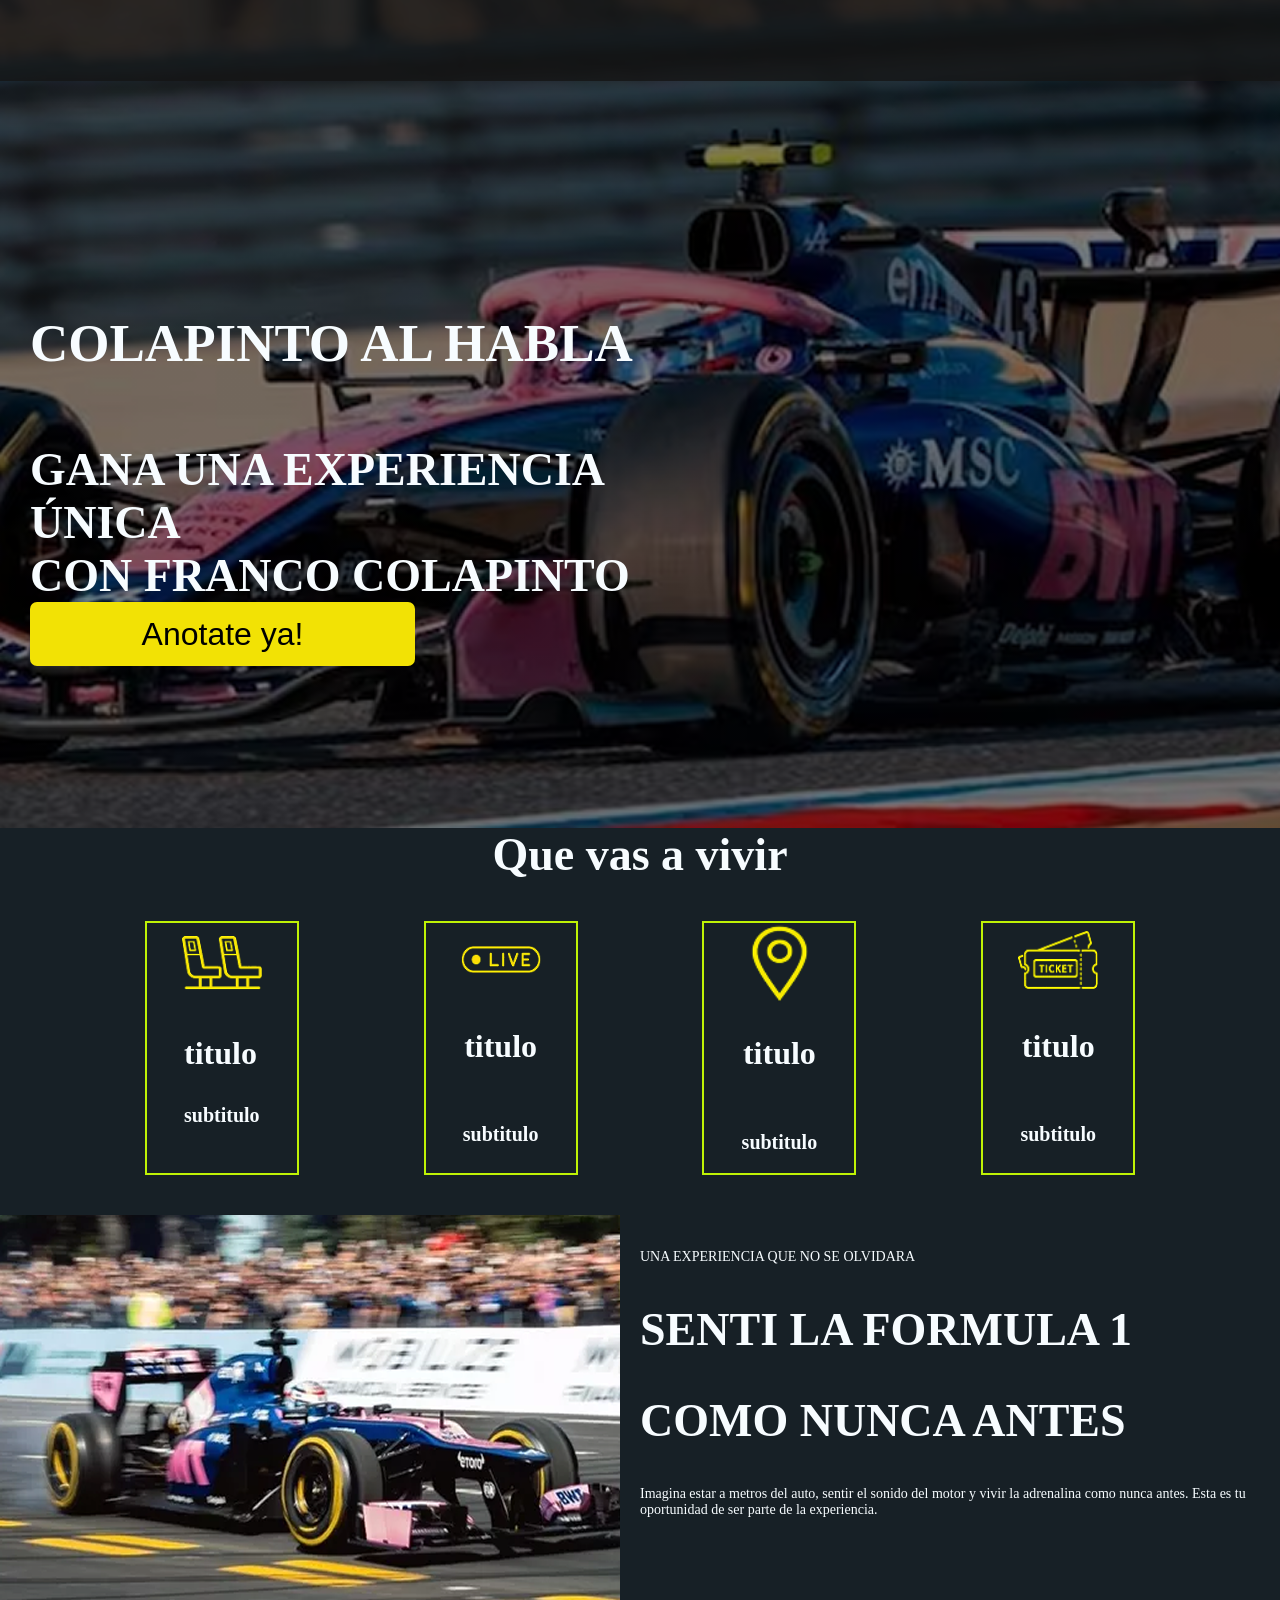
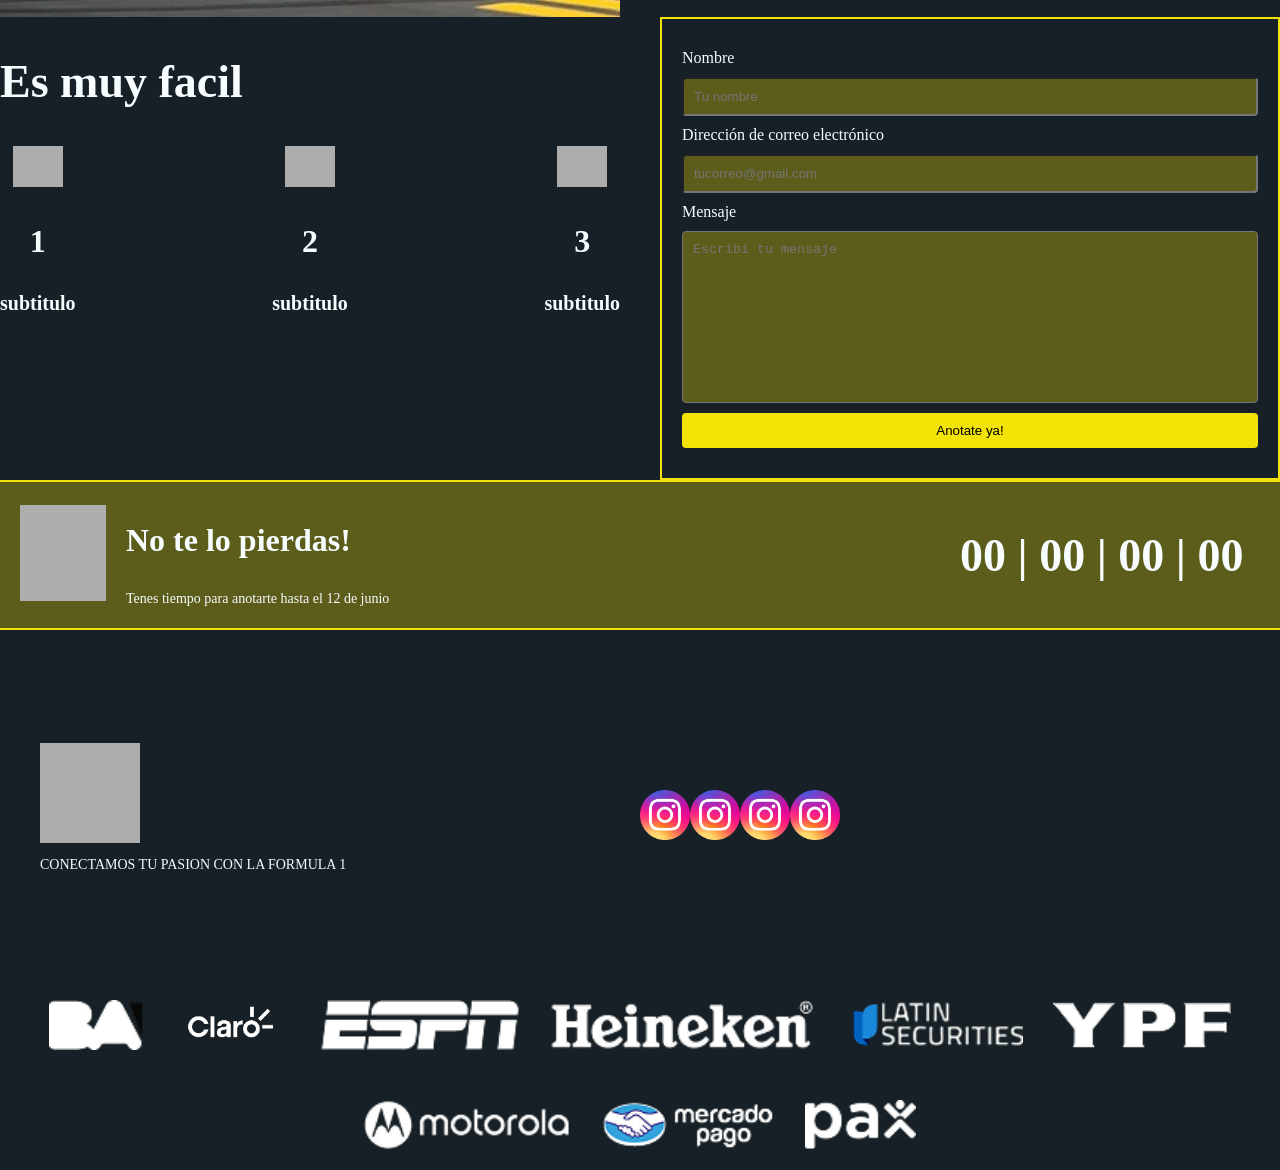
==== index.html @ f94d23d2 "Mejore estilos y acomedé en base a corrercciones" ====
<!DOCTYPE html>
<html lang="en">

<head>
    <meta charset="UTF-8">
    <meta name="viewport" content="width=device-width, initial-scale=1.0">
    <title>Document</title>
    <link rel="stylesheet" href="estilos.css">
</head>

<body>
    <div class="todo">
        <section id="fondo-nav-head">
            <section class="barra-nav">
                <img src="img/" alt="">
            </section>
            <section class="header">
                <img src="" alt="">
                <section class="titulo-subtitulo">
                    <div>
                        <h1>COLAPINTO AL HABLA</h1>
                    </div>
                    <div id="subtitulo">
                        <h2> <b>GANA UNA EXPERIENCIA ÚNICA</b></h2>
                        <h2> <b>CON FRANCO COLAPINTO</b></h2>
                    </div>
                    <div><button>Anotate ya!</button></div>
                </section>
            </section>
        </section>
        <section class="seccion-1">
            <h2 class="titulo-bullets-1">Que vas a vivir</h2>
            <section class="bullets-1">
                <div class="bullet-hijo">
                    <img src="img/bullet-1-1.png" alt="">
                    <div class="texto-bullet-1">
                        <h3>titulo</h3>
                        <h4>subtitulo</h4>
                    </div>
                </div>
                <div class="bullet-hijo">
                    <img src="img/bullet-1-2.png" alt="">
                    <h3>titulo</h3>
                    <h4>subtitulo</h4>
                </div>
                <div class="bullet-hijo">
                    <img src="img/bullet1-3.png" alt="">
                    <h3>titulo</h3>
                    <h4>subtitulo</h4>
                </div>
                <div class="bullet-hijo">
                    <img src="img/bullet 1-4.png" alt="">
                    <h3>titulo</h3>
                    <h4>subtitulo</h4>
                </div>
            </section>
        </section>
        <section class="img-contenido">
            <div class="imagen">
            </div>
            <div class="contenido">
                <p>UNA EXPERIENCIA QUE NO SE OLVIDARA</p>
                <h2>SENTI LA FORMULA 1</h2>
                <h2>COMO NUNCA ANTES</h2>
                <p>Imagina estar a metros del auto, sentir el sonido del motor y vivir la adrenalina como nunca antes.
                    Esta es tu oportunidad de ser parte de la experiencia.</p>
            </div>
        </section>
        <section class="bullets-2-form">
            <section class="cont">
                <h2>Es muy facil</h2>
                <div class="bullets-form">
                    <div class="bullets-pasos">
                        <div class=bul2-1>
                            <img src="img/placeholder.png" alt="">
                            <h3>1</h3>
                            <h4>subtitulo</h4>
                        </div>
                        <div class=bul2-2>
                            <img src="img/placeholder.png" alt="">
                            <h3>2</h3>
                            <h4>subtitulo</h4>
                        </div>
                        <div class=bul2-3>
                            <img src="img/placeholder.png" alt="">
                            <h3>3</h3>
                            <h4>subtitulo</h4>
                        </div>
                    </div>
                </div>

            </section>
            <section class="form-contenedor">
                <form action="">
                    <label for="nombre">Nombre</label>
                    <input type="text" name="nombre" id="nombre" placeholder="Tu nombre" required>
                    <label for="email">Dirección de correo electrónico</label>
                    <input type="email" name="email" id="email" placeholder="tucorreo@gmail.com" required>
                    <label for="mensaje">Mensaje</label>
                    <textarea name="mensaje" id="mensaje" cols="60" rows="10"
                        placeholder="Escribí tu mensaje"></textarea>
                    <input type="submit" value="Anotate ya!">
                </form>
            </section>

        </section>
        <section class="cont-contador-padre">
            <section class="cont-contador">
                <div class="img-contador">
                    <img src="img/placeholder.png" alt="">
                </div>
                <div class="txt-contador">
                    <h3>No te lo pierdas!</h3>
                    <p>Tenes tiempo para anotarte hasta el 12 de junio</p>
                </div>
            </section>
            <section class="contador">
                <h2>00 | 00 | 00 | 00 </h2>
            </section>
        </section>

        <footer>
            <section class="footer-grilla">
                <div class="cont-footer">
                    <img src="img/placeholder.png" alt="" width="100" height="100">
                    <p>CONECTAMOS TU PASION CON LA FORMULA 1</p>
                </div>
                <div class="redes">
                    <img src="img/instagram-logo.png" width="50" height="50" alt="Instagram">
                    <img src="img/instagram-logo.png" width="50" height="50" alt="">
                    <img src="img/instagram-logo.png" width="50" height="50" alt="">
                    <img src="img/instagram-logo.png" width="50" height="50" alt="">
                </div>
            </section>
                <div class="patrocinadores">
                    <img src="img/BA.png" alt="BA">
                    <img src="img/Claro.png" alt="Claro">
                    <img src="img/ESPN.png" alt="ESPN">
                    <img src="img/Heineken.png" alt="Heineken">
                    <img src="img/Latin.png" alt="Latin">
                    <img src="img/YPF.png" alt="YPF">
                    <img src="img/Motorola.png" alt="Motorola">
                    <img src="img/MP.png" alt="Mercado pago">
                    <img src="img/PAX.png" alt="PAX">
                </div>
        </footer>
    </div>
</body>

</html>
---- estilos.css ----
body {
    margin: 0;
}



h1 {
    font-size: 53px;
}

h2 {
    font-size: 46px;
}

h3 {
    font-size: 32px;
}

h4 {
    font-size: 20px;
}

p {
    font-size: 14px;
}

.todo {
  
}

#fondo-nav-head {
    background:
    linear-gradient(rgba(0,0,0,0.5), rgba(0,0,0,0.5)),
     url(img/img-ban.png);
    background-size: cover;
    background-repeat: no-repeat;
    background-position: center;

}


.barra-nav {
    height: 9vh;
    background-color: rgb(21, 21, 21);
    opacity: 0.8;
    display: flex;
    padding: 0;
    margin: 0;
}

.header {
    height: 83vh;
    padding-left: 30px;
    display: grid;
    grid-template-columns: 1fr 1fr;
    justify-content: left;
}
#subtitulo h2{
    padding: 0px;
    margin: 0px;
}
.header button {
    font-size: 32px;
    width: 385px;
    height: 64px;
    background-color: #F2E205;
    padding: 5px 10px 5px 10px;
    border-radius: 7px;
    border: none;
}


.titulo-subtitulo {
    color: #f7fcff;
    width: 100%;
    height: 100%;
    grid-column: 1/2;
}


.seccion-1 {
    color: #f7fcff;
    background-color: #172026;
}

.bullets-1 {
    color: #f7fcff;
    display: flex;
    flex-direction: row;
    align-items: center;
    justify-content: space-evenly;
    gap: 20px;
    padding: 40px;
}



.titulo-bullets-1 {
    margin: 0;
    display: flex;
    justify-content: center;
}

.bullet-hijo {
   color: #f7fcff;
   display: flex;
   flex-direction: column;
   align-items: center;
   border: #bff205 2px solid;
   width: 150px;
   height: 250px;
}

.bullet-hijo img {
    width: 80px;
    height: 80px;
    object-fit: contain;
}


.img-contenido {
    color: #f7fcff;
    background-color: #172026;
    display: flex;
    flex-direction: row;
}

.imagen {
    width: 50%;
    height: 402px;
    background-image: url(img/img-1.png);   
    background-size: 785px 402px; 
    background-repeat: no-repeat;
    background-position: left;
}
.contenido {
    background-color: #172026;
    width: 50%;
    padding: 20px;
}


.bullets-2-form {
    color: #f7fcff;
    background-color: #172026;
    display: grid;
    grid-template-columns: 1fr 1fr;
    gap: 40px;
}

.bullets-pasos {
    display: flex;
    text-align: center;
    justify-content: space-between;
}
.bullets-pasos img{
    width: 50px;
    height: auto;
}
.form-contenedor {
    box-sizing: border-box;
    border: #F2E205 2px solid;
    width: 100%;
    display: flex;
    flex-direction: column;
    justify-content: center;
    padding: 20px;
}
textarea {
    background-color: #F2E20550;
    color: #f7fcff;
    padding: 10px;
    outline: none;
    border-radius: 4px;
    resize: none;
}

form {
    margin: 10px 0;
    display: flex;
    flex-direction: column;
    gap: 10px;
}
input {
    background-color: #F2E20550;
    color: #f7fcff;
    padding: 10px;
    outline: none;
    border-radius: 4px;
}
input[type="submit"] {
    background-color: #F2E205;
    color: black;
    padding: 10px 20px;
    border: none;
    border-radius: 4px;
    cursor: pointer;
}



.cont-contador-padre{
    color: #f7fcff;
    background-color: #172026;
    height: 150px;
    width: 100%;
    display: grid;
    grid-template-columns: 3fr 1fr;
    justify-content: center;
   
}
.cont-contador {
    border-top: #F2E205 2px solid;
    border-bottom: #F2E205 2px solid;
    background-color: #F2E20550;
    display: flex;
    align-items: center;
}
.cont-contador img{
    padding: 20px;
    width: 86px;
    height: 96px;
}
.contador {
    border-top: #F2E205 2px solid;
    border-bottom: #F2E205 2px solid;
    background-color: #F2E20550;
    display: flex;
    align-items: center;
}

.footer-grilla {
    color: #f7fcff;
    background-color: #172026;
    padding: 10px 40px 10px 40px;
    height: 350px;
   
    display: grid;
    grid-template-columns: 1fr 1fr;

    align-items: center;
    
}
.cont-footer {
    display: flex;
    flex-direction: column;
}
.redes {
    display: flex;
    
}
.patrocinadores {
    
    background-color: #172026;
    display: flex;
    flex-wrap: wrap;
    gap: 30px;
    align-items: center;
    justify-content: center;
}
.patrocinadores img{
    margin-bottom: 20px;
    box-sizing: border-box;
    height: 50px;
    width: auto;
}
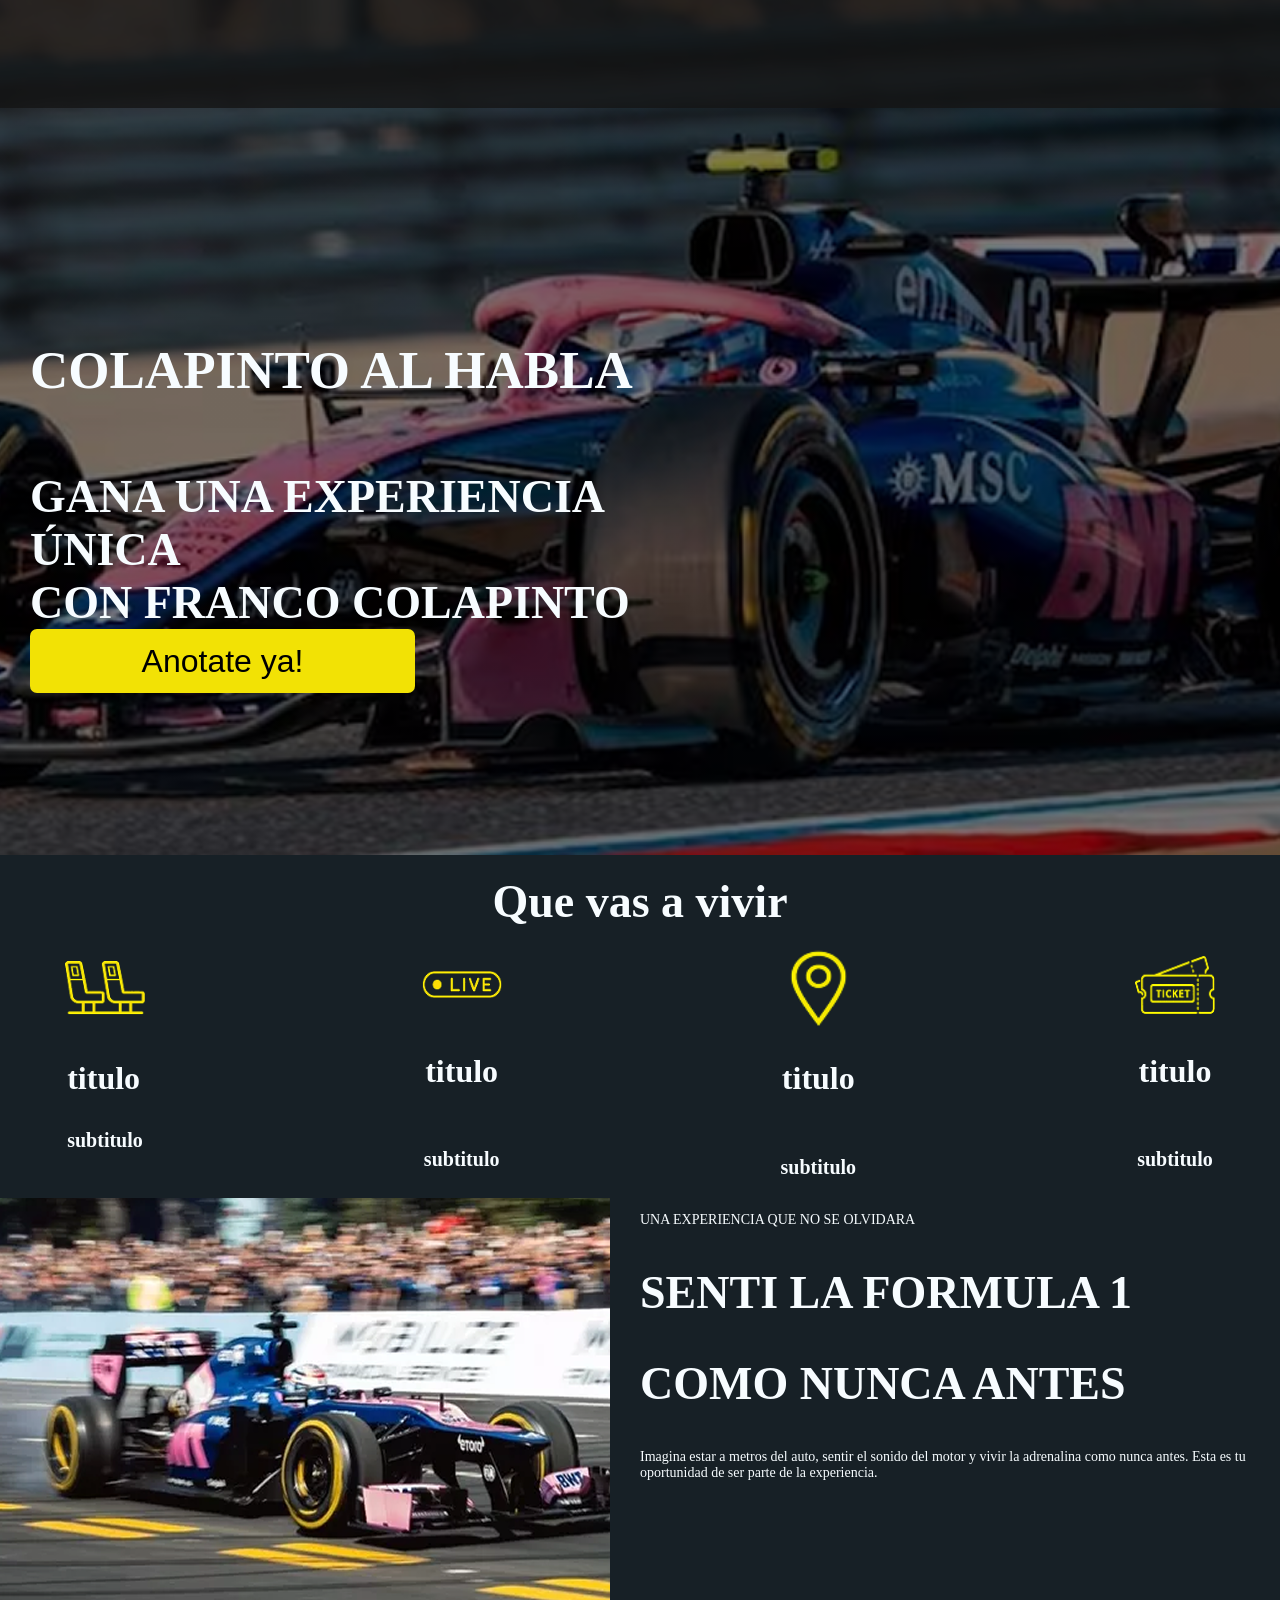
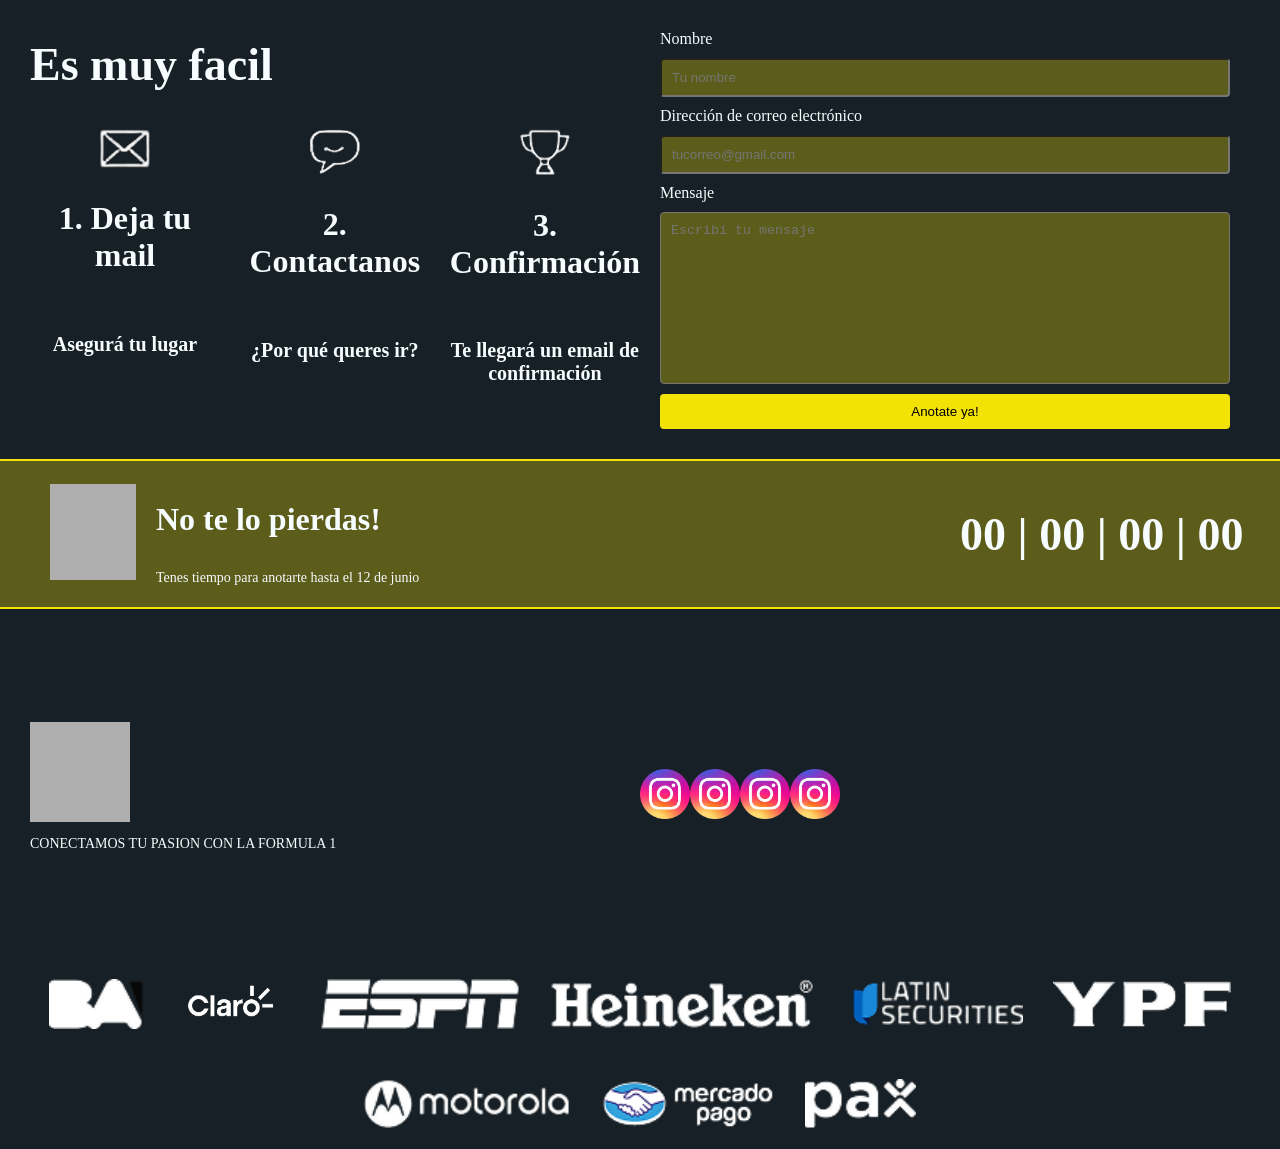
==== commit ff3b42a8: "Js agregado" ====
--- a/index.html
+++ b/index.html
@@ -71,27 +71,27 @@
                 <h2>Es muy facil</h2>
                 <div class="bullets-form">
                     <div class="bullets-pasos">
-                        <div class=bul2-1>
-                            <img src="img/placeholder.png" alt="">
-                            <h3>1</h3>
-                            <h4>subtitulo</h4>
+                        <div class=bul2>
+                            <img src="img/bullet2-1.png" alt="">
+                            <h3>1. Deja tu mail</h3>
+                            <h4>Asegurá tu lugar </h4>
                         </div>
-                        <div class=bul2-2>
-                            <img src="img/placeholder.png" alt="">
-                            <h3>2</h3>
-                            <h4>subtitulo</h4>
+                        <div class=bul2>
+                            <img src="img/bullet2-2.png" alt="">
+                            <h3>2. Contactanos</h3>
+                            <h4>¿Por qué queres ir?</h4>
                         </div>
-                        <div class=bul2-3>
-                            <img src="img/placeholder.png" alt="">
-                            <h3>3</h3>
-                            <h4>subtitulo</h4>
+                        <div class=bul2>
+                            <img src="img/bullet2-3.png" alt="">
+                            <h3>3. Confirmación</h3>
+                            <h4>Te llegará un email de confirmación</h4>
                         </div>
                     </div>
                 </div>
 
             </section>
             <section class="form-contenedor">
-                <form action="">
+                <form action="" id="formulario">
                     <label for="nombre">Nombre</label>
                     <input type="text" name="nombre" id="nombre" placeholder="Tu nombre" required>
                     <label for="email">Dirección de correo electrónico</label>
@@ -99,8 +99,13 @@
                     <label for="mensaje">Mensaje</label>
                     <textarea name="mensaje" id="mensaje" cols="60" rows="10"
                         placeholder="Escribí tu mensaje"></textarea>
-                    <input type="submit" value="Anotate ya!">
+                    <input type="submit" id="submit" value="Anotate ya!">
                 </form>
+                <section class="feedback oculto" id="feedback">
+                    <p>!Gracias <span id="nombre-placeholder">NOMBRE</span> tu mensaje "<span id="mensaje-placeholder">MENSAJE</span>" ha sido enviado. Te contactaremos a <span id="email-placeholder">EMAIL</span></p>
+                </section>
+
+
             </section>
 
         </section>
@@ -145,6 +150,8 @@
                 </div>
         </footer>
     </div>
+
+    <script src="script.js"></script>
 </body>
 
 </html>
--- a/estilos.css
+++ b/estilos.css
@@ -25,7 +25,7 @@
 }
 
 .todo {
-  
+    
 }
 
 #fondo-nav-head {
@@ -35,12 +35,11 @@
     background-size: cover;
     background-repeat: no-repeat;
     background-position: center;
-
-}
-
+ 
+}
 
 .barra-nav {
-    height: 9vh;
+    height: 12vh;
     background-color: rgb(21, 21, 21);
     opacity: 0.8;
     display: flex;
@@ -88,14 +87,16 @@
     display: flex;
     flex-direction: row;
     align-items: center;
-    justify-content: space-evenly;
-    gap: 20px;
-    padding: 40px;
+    justify-content: space-between;
+    padding-left: 30px;
+    padding-right: 30px;
 }
 
 
 
 .titulo-bullets-1 {
+    padding-top: 20px;
+    padding-bottom: 20px;
     margin: 0;
     display: flex;
     justify-content: center;
@@ -106,7 +107,6 @@
    display: flex;
    flex-direction: column;
    align-items: center;
-   border: #bff205 2px solid;
    width: 150px;
    height: 250px;
 }
@@ -136,22 +136,38 @@
 .contenido {
     background-color: #172026;
     width: 50%;
-    padding: 20px;
+    padding-left: 30px;
+    padding-right: 30px;
 }
 
 
 .bullets-2-form {
+    padding-left: 30px;
+    padding-right: 30px;
     color: #f7fcff;
     background-color: #172026;
     display: grid;
     grid-template-columns: 1fr 1fr;
-    gap: 40px;
-}
+    gap: 0px;
+}
+
 
 .bullets-pasos {
     display: flex;
+    flex-direction: row;
+    align-content: end;
+    gap : 20px;
+}
+.bul2{
+    width: 100%;
+    align-items: center;
     text-align: center;
-    justify-content: space-between;
+    display: flex;
+    flex-direction: column;
+}
+.bul2 h1 {
+    padding: 0;
+    margin: 0;
 }
 .bullets-pasos img{
     width: 50px;
@@ -159,7 +175,6 @@
 }
 .form-contenedor {
     box-sizing: border-box;
-    border: #F2E205 2px solid;
     width: 100%;
     display: flex;
     flex-direction: column;
@@ -198,6 +213,17 @@
 }
 
 
+.feedback {
+    color: #f7fcff;
+    background-color: #172026;
+    border: #F2E205 2px solid;
+    padding: 20px;
+    margin-top: 20px;    
+}
+.oculto {
+    display: none;
+}
+
 
 .cont-contador-padre{
     color: #f7fcff;
@@ -215,6 +241,7 @@
     background-color: #F2E20550;
     display: flex;
     align-items: center;
+    padding-left: 30px;
 }
 .cont-contador img{
     padding: 20px;
@@ -232,14 +259,11 @@
 .footer-grilla {
     color: #f7fcff;
     background-color: #172026;
-    padding: 10px 40px 10px 40px;
+    padding: 10px 30px 10px 30px;
     height: 350px;
-   
-    display: grid;
-    grid-template-columns: 1fr 1fr;
-
-    align-items: center;
-    
+    display: grid;
+    grid-template-columns: 1fr  1fr;
+    align-items: center;
 }
 .cont-footer {
     display: flex;
@@ -264,3 +288,5 @@
     height: 50px;
     width: auto;
 }
+
+@media {max-width: ;}
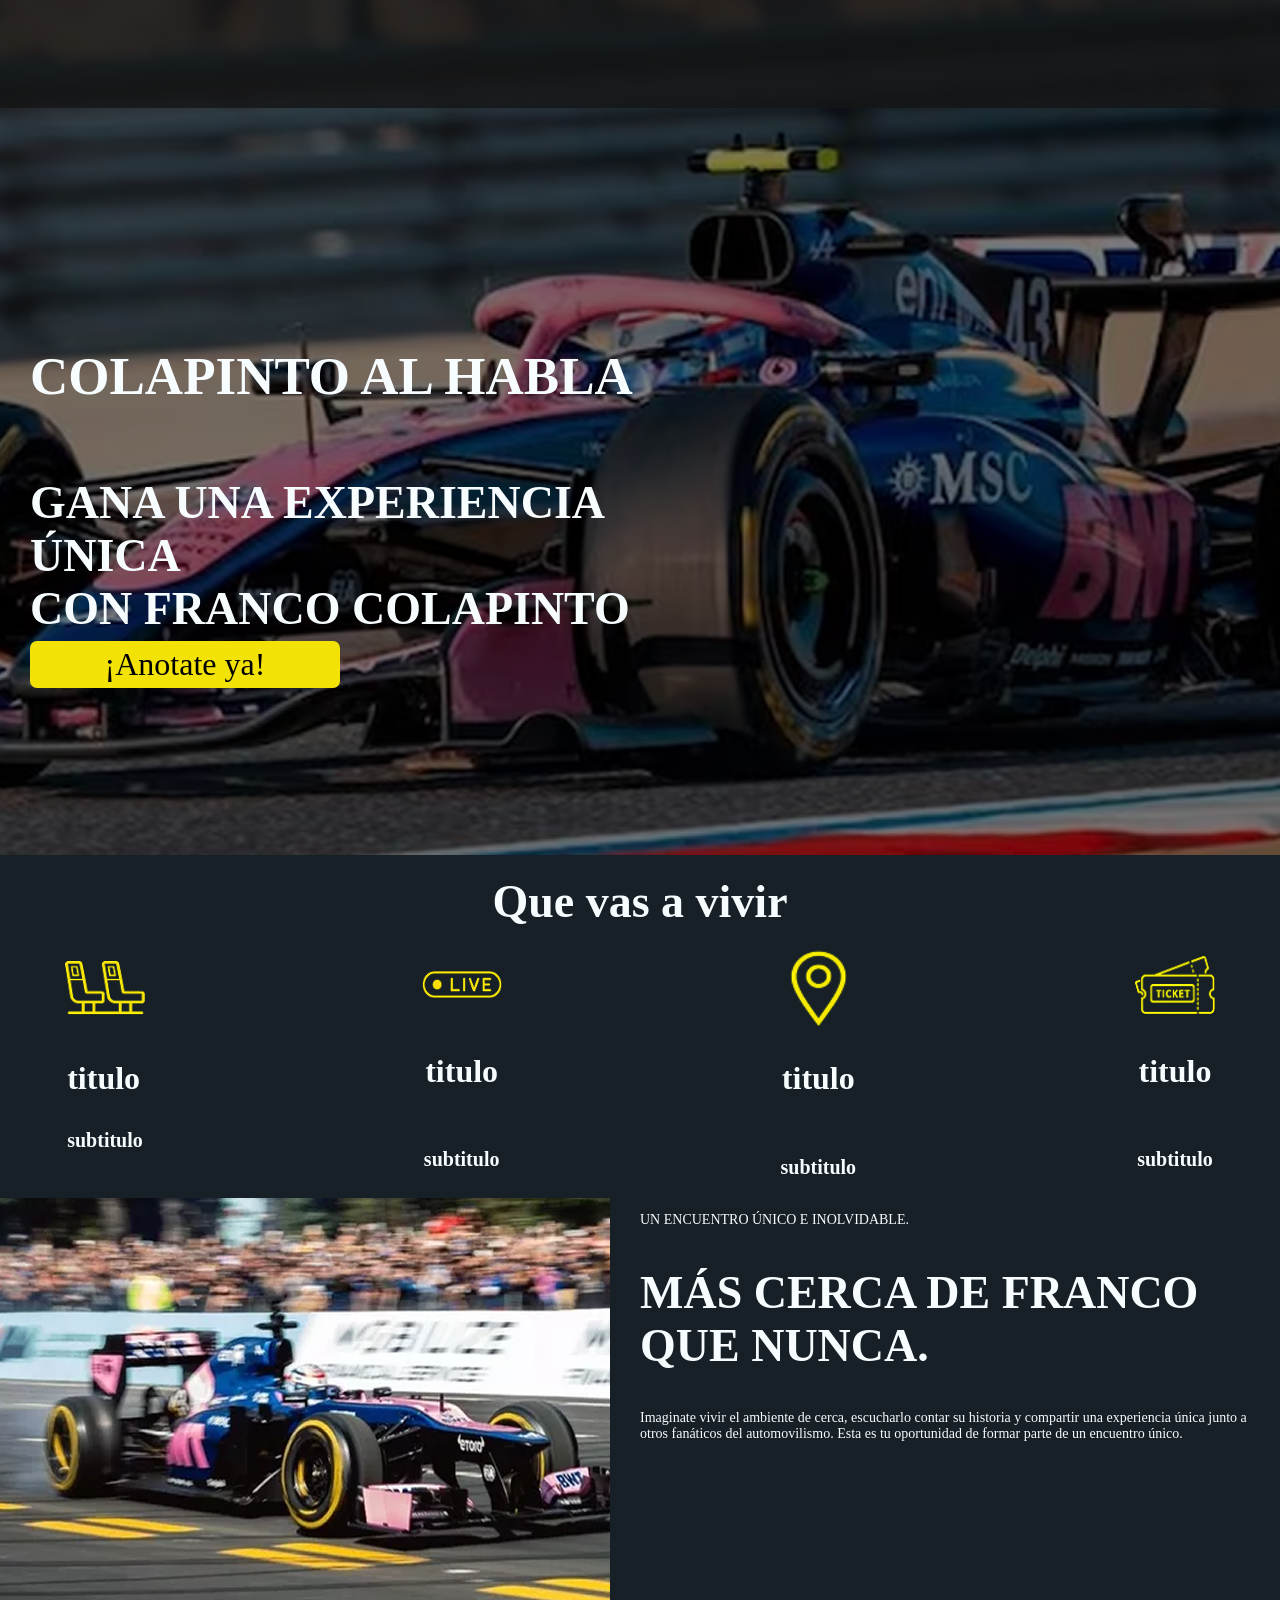
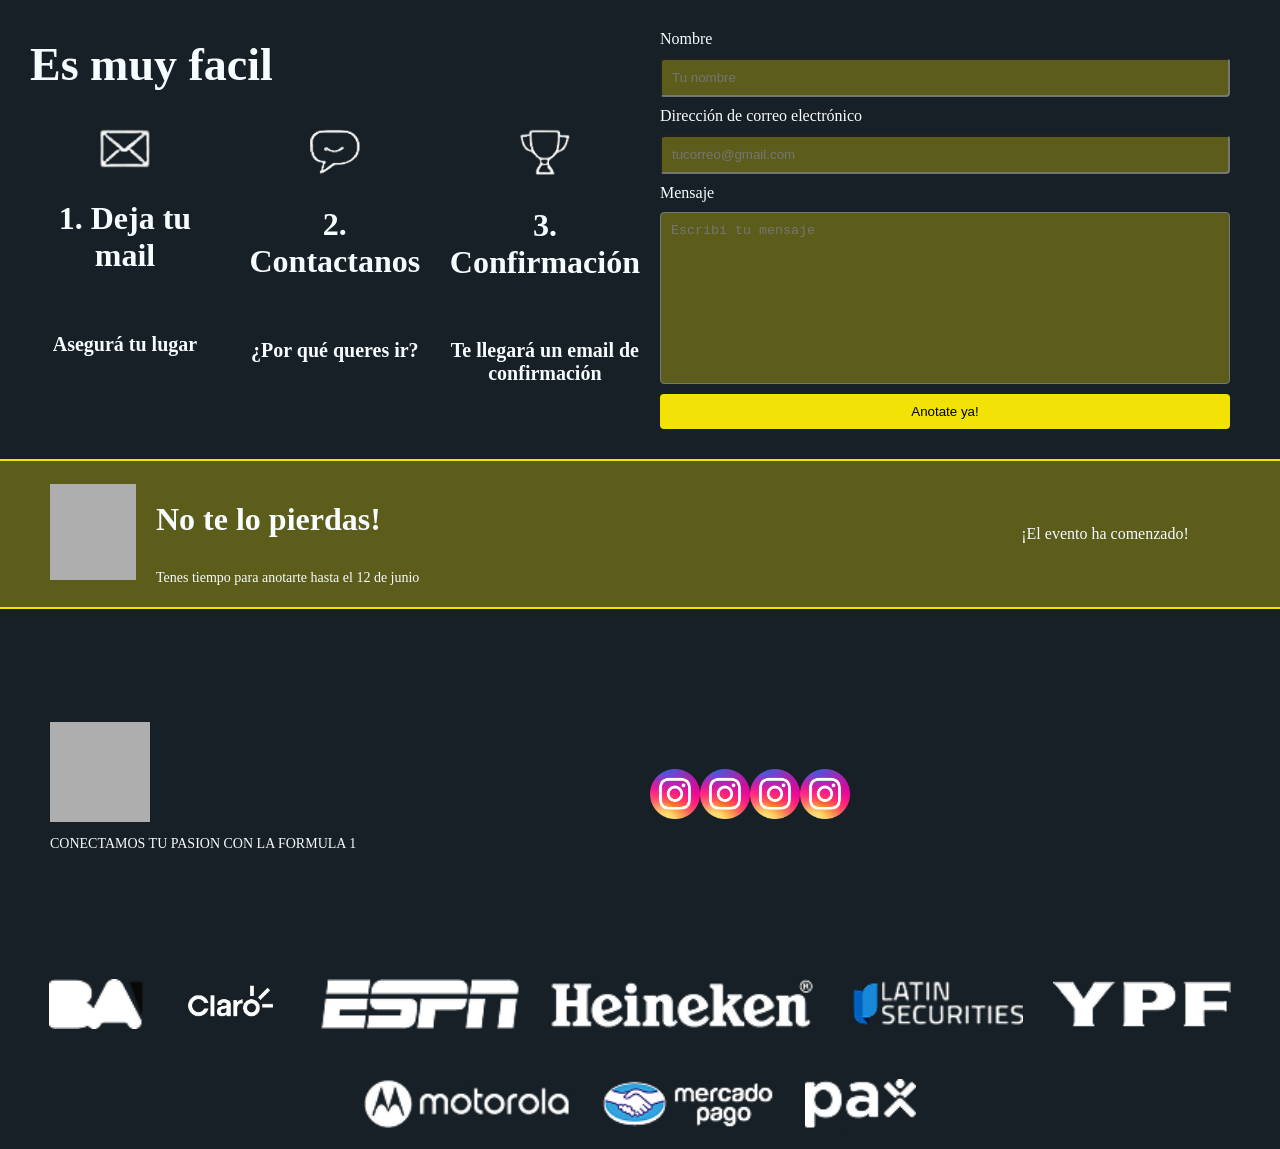
==== commit cbb0928b: "Cuenta regresiva y Mobile" ====
--- a/index.html
+++ b/index.html
@@ -24,7 +24,9 @@
                         <h2> <b>GANA UNA EXPERIENCIA ÚNICA</b></h2>
                         <h2> <b>CON FRANCO COLAPINTO</b></h2>
                     </div>
-                    <div><button>Anotate ya!</button></div>
+                    <div class="CTA">
+                     <a href="#formulario">¡Anotate ya!</a>
+                    </div>
                 </section>
             </section>
         </section>
@@ -59,11 +61,10 @@
             <div class="imagen">
             </div>
             <div class="contenido">
-                <p>UNA EXPERIENCIA QUE NO SE OLVIDARA</p>
-                <h2>SENTI LA FORMULA 1</h2>
-                <h2>COMO NUNCA ANTES</h2>
-                <p>Imagina estar a metros del auto, sentir el sonido del motor y vivir la adrenalina como nunca antes.
-                    Esta es tu oportunidad de ser parte de la experiencia.</p>
+                <p>UN ENCUENTRO ÚNICO E INOLVIDABLE.</p>
+                <h2>MÁS CERCA DE FRANCO QUE NUNCA.</h2>
+                <p>Imaginate vivir el ambiente de cerca, escucharlo contar su historia y compartir una experiencia única junto a otros fanáticos del automovilismo.
+                    Esta es tu oportunidad de formar parte de un encuentro único.</p>
             </div>
         </section>
         <section class="bullets-2-form">
@@ -102,7 +103,9 @@
                     <input type="submit" id="submit" value="Anotate ya!">
                 </form>
                 <section class="feedback oculto" id="feedback">
-                    <p>!Gracias <span id="nombre-placeholder">NOMBRE</span> tu mensaje "<span id="mensaje-placeholder">MENSAJE</span>" ha sido enviado. Te contactaremos a <span id="email-placeholder">EMAIL</span></p>
+                    <p>!Gracias <span id="nombre-placeholder">NOMBRE</span> tu mensaje "<span
+                            id="mensaje-placeholder">MENSAJE</span>" ha sido enviado. Te contactaremos a <span
+                            id="email-placeholder">EMAIL</span></p>
                 </section>
 
 
@@ -120,7 +123,25 @@
                 </div>
             </section>
             <section class="contador">
-                <h2>00 | 00 | 00 | 00 </h2>
+                <div>
+                    <span id="dias">5</span>
+                    <p>Dias</p>
+                </div>
+                <span class="separador">:</span>
+                <div>
+                    <span id="horas">00</span>
+                    <p>Horas</p>
+                </div>
+                <span class="separador">:</span>
+                <div>
+                    <span id="minutos">00</span>
+                    <p>Minutos</p>
+                </div>
+                <span class="separador">:</span>
+                <div>
+                    <span id="segundos">00</span>
+                    <p>Segundos</p>
+                </div>
             </section>
         </section>
 
@@ -137,17 +158,17 @@
                     <img src="img/instagram-logo.png" width="50" height="50" alt="">
                 </div>
             </section>
-                <div class="patrocinadores">
-                    <img src="img/BA.png" alt="BA">
-                    <img src="img/Claro.png" alt="Claro">
-                    <img src="img/ESPN.png" alt="ESPN">
-                    <img src="img/Heineken.png" alt="Heineken">
-                    <img src="img/Latin.png" alt="Latin">
-                    <img src="img/YPF.png" alt="YPF">
-                    <img src="img/Motorola.png" alt="Motorola">
-                    <img src="img/MP.png" alt="Mercado pago">
-                    <img src="img/PAX.png" alt="PAX">
-                </div>
+            <div class="patrocinadores">
+                <img src="img/BA.png" alt="BA">
+                <img src="img/Claro.png" alt="Claro">
+                <img src="img/ESPN.png" alt="ESPN">
+                <img src="img/Heineken.png" alt="Heineken">
+                <img src="img/Latin.png" alt="Latin">
+                <img src="img/YPF.png" alt="YPF">
+                <img src="img/Motorola.png" alt="Motorola">
+                <img src="img/MP.png" alt="Mercado pago">
+                <img src="img/PAX.png" alt="PAX">
+            </div>
         </footer>
     </div>
 
--- a/estilos.css
+++ b/estilos.css
@@ -58,14 +58,19 @@
     padding: 0px;
     margin: 0px;
 }
-.header button {
+.CTA {
+    width: 300px;
+    text-align: center;
+    margin-top: 6px;
     font-size: 32px;
-    width: 385px;
-    height: 64px;
     background-color: #F2E205;
-    padding: 5px 10px 5px 10px;
+    padding: 5px;
     border-radius: 7px;
     border: none;
+}
+.CTA a {
+    color: black;
+    text-decoration: none;
 }
 
 
@@ -242,11 +247,13 @@
     display: flex;
     align-items: center;
     padding-left: 30px;
+    padding-right: 30px;
 }
 .cont-contador img{
     padding: 20px;
     width: 86px;
     height: 96px;
+    align-items: center;
 }
 .contador {
     border-top: #F2E205 2px solid;
@@ -254,7 +261,20 @@
     background-color: #F2E20550;
     display: flex;
     align-items: center;
-}
+    justify-content: space-around;
+    text-align: center;
+    padding-right: 30px;
+}
+.separador {
+    margin-bottom: 40px;
+}
+.contador p {
+    font-size: large;
+}
+.contador div span {
+   font-size: 25px;
+}
+
 
 .footer-grilla {
     color: #f7fcff;
@@ -264,6 +284,7 @@
     display: grid;
     grid-template-columns: 1fr  1fr;
     align-items: center;
+    padding-left: 50px;
 }
 .cont-footer {
     display: flex;
@@ -274,7 +295,6 @@
     
 }
 .patrocinadores {
-    
     background-color: #172026;
     display: flex;
     flex-wrap: wrap;
@@ -289,4 +309,96 @@
     width: auto;
 }
 
-@media {max-width: ;}+@media (max-width: 600px) {
+
+
+    h1 {
+    font-size: 32x;
+}
+
+h2 {
+    font-size: 24px;
+}
+
+h3 {
+    font-size: 20px;
+}
+
+h4 {
+    font-size: 18px;
+}
+
+p {
+    font-size: 14px;
+}
+
+    .header {
+        grid-template-columns: 1fr;
+        text-align: center;
+        padding: 10px;
+    }
+    .bullets-1 {
+        padding: 0;
+        width: 100%;
+        display: flex;
+        overflow-x: auto;
+        scroll-snap-type: x mandatory;
+        gap: 16px;
+        padding: 10px;
+    }
+    .bullet-hijo {
+        width: 200px;
+        flex-shrink: 0;
+    }
+
+    .img-contenido {
+     display: flex;
+     flex-direction: column;
+     width: 100%;   
+    }
+
+    .imagen {
+        width: 100%;
+    }
+    .contenido {
+        width: 80%;
+       
+    }
+
+    .bullets-2-form {
+        padding: 0;
+        display: flex;
+        flex-direction: column;
+    }
+
+    .cont-contador-padre {
+        grid-template-columns: 1fr;
+        align-items: center;
+        padding: 0;
+        margin: 0;
+        border-top: #F2E205 2px solid;
+    }
+    .cont-contador {
+        border: none;
+    }
+    .contador {
+       border-top: none;
+       padding: 10px;
+    }
+
+
+    .patrocinadores {
+        width: 100%;
+        display: flex;
+        flex-direction: row;
+        flex-wrap: nowrap;
+        overflow-x: auto;
+        scroll-snap-type: x mandatory;
+    }
+    .patrocinadores img {
+        width: auto;
+        height: 25px;
+        flex-shrink: 0;
+        scroll-snap-align: center;
+    }
+}
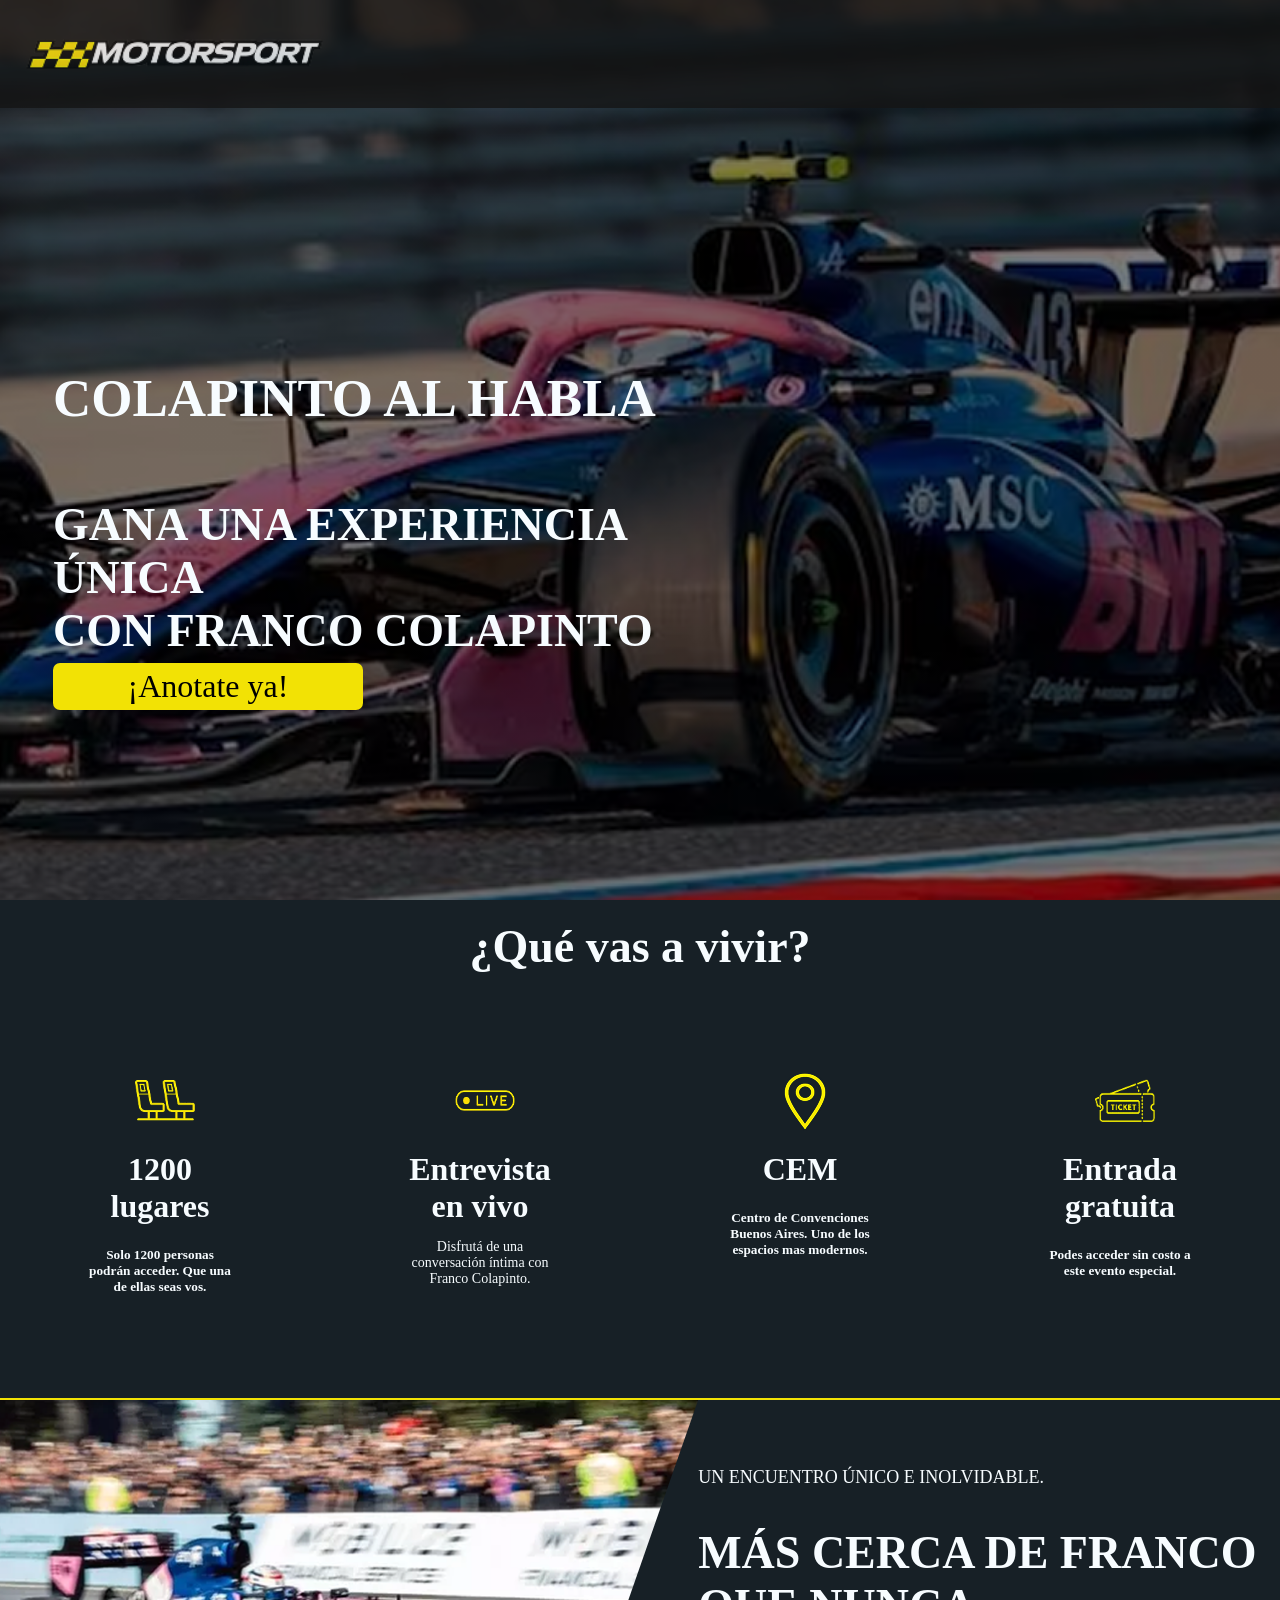
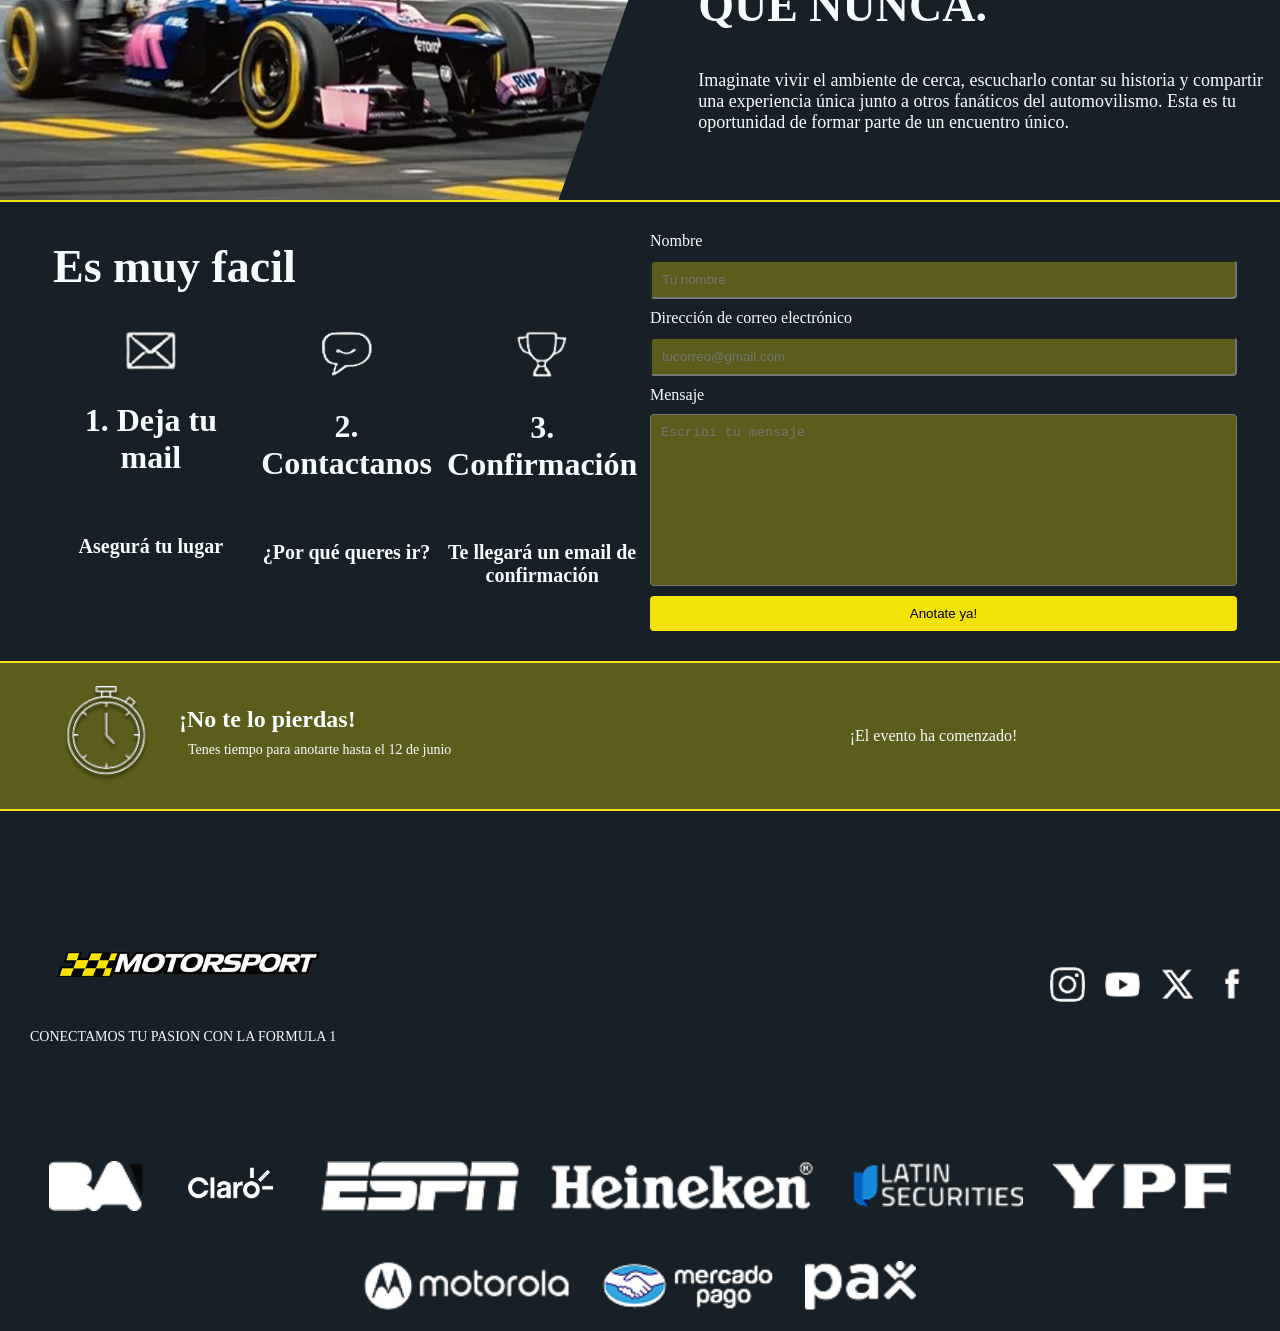
==== commit 9191b782: "Mucha cosa" ====
--- a/index.html
+++ b/index.html
@@ -12,10 +12,9 @@
     <div class="todo">
         <section id="fondo-nav-head">
             <section class="barra-nav">
-                <img src="img/" alt="">
+                <img src="img/logo-nav.png" alt="logo motorsport"  class="logo">
             </section>
             <section class="header">
-                <img src="" alt="">
                 <section class="titulo-subtitulo">
                     <div>
                         <h1>COLAPINTO AL HABLA</h1>
@@ -31,34 +30,43 @@
             </section>
         </section>
         <section class="seccion-1">
-            <h2 class="titulo-bullets-1">Que vas a vivir</h2>
+            <h2 class="titulo-bullets-1">¿Qué vas a vivir?</h2>
             <section class="bullets-1">
                 <div class="bullet-hijo">
+                    <div class="img">
                     <img src="img/bullet-1-1.png" alt="">
+                    </div>
                     <div class="texto-bullet-1">
-                        <h3>titulo</h3>
-                        <h4>subtitulo</h4>
+                        <h3>1200 lugares</h3>
+                        <h5>Solo 1200 personas podrán acceder. Que una de ellas seas vos.</h4>
                     </div>
                 </div>
                 <div class="bullet-hijo">
+                     <div class="img">
                     <img src="img/bullet-1-2.png" alt="">
-                    <h3>titulo</h3>
-                    <h4>subtitulo</h4>
+                    </div>
+                    <h3>Entrevista en vivo</h3>
+                    <p>Disfrutá de una conversación íntima con Franco Colapinto.</p>
                 </div>
                 <div class="bullet-hijo">
+                    <div class="img">
                     <img src="img/bullet1-3.png" alt="">
-                    <h3>titulo</h3>
-                    <h4>subtitulo</h4>
+                    </div>
+                    <h3>CEM</h3>
+                    <h5>Centro de Convenciones Buenos Aires. Uno de los espacios mas modernos.</h5>
                 </div>
                 <div class="bullet-hijo">
+                    <div class="img">
                     <img src="img/bullet 1-4.png" alt="">
-                    <h3>titulo</h3>
-                    <h4>subtitulo</h4>
+                    </div>
+                    <h3>Entrada gratuita</h3>
+                    <h5>Podes acceder sin costo a este evento especial.</h5>
                 </div>
             </section>
         </section>
         <section class="img-contenido">
-            <div class="imagen">
+            <div class="imagen-diagonal">
+                <img src="img/img-1.png" alt="">
             </div>
             <div class="contenido">
                 <p>UN ENCUENTRO ÚNICO E INOLVIDABLE.</p>
@@ -115,10 +123,10 @@
         <section class="cont-contador-padre">
             <section class="cont-contador">
                 <div class="img-contador">
-                    <img src="img/placeholder.png" alt="">
+                    <img src="img/reloj-contadorpng.png" alt="">
                 </div>
                 <div class="txt-contador">
-                    <h3>No te lo pierdas!</h3>
+                    <h3>¡No te lo pierdas!</h3>
                     <p>Tenes tiempo para anotarte hasta el 12 de junio</p>
                 </div>
             </section>
@@ -148,14 +156,18 @@
         <footer>
             <section class="footer-grilla">
                 <div class="cont-footer">
-                    <img src="img/placeholder.png" alt="" width="100" height="100">
+                    <img src="img/logo-footer.png" alt="logo motorsport" class="logo">
                     <p>CONECTAMOS TU PASION CON LA FORMULA 1</p>
                 </div>
                 <div class="redes">
-                    <img src="img/instagram-logo.png" width="50" height="50" alt="Instagram">
-                    <img src="img/instagram-logo.png" width="50" height="50" alt="">
-                    <img src="img/instagram-logo.png" width="50" height="50" alt="">
-                    <img src="img/instagram-logo.png" width="50" height="50" alt="">
+                    <a href="https://www.instagram.com/motorsportcom"><img src="img/instagram.png" width="50" height="50" alt="Instagram">
+                        </a>
+                    <a href="https://www.youtube.com/c/MotorsporttvGlobal"><img src="img/youtube.png" width="50" height="50" alt="YouTube">
+                        </a>
+                    <a href="https://x.com/motorsport"><img src="img/twitter.png" width="50" height="50" alt="Twitter">
+                        </a>
+                    <a href="https://www.facebook.com/motorsportcom/"><img src="img/facebook.png" width="50" height="50" alt="Facebook">
+                        </a>
                 </div>
             </section>
             <div class="patrocinadores">
--- a/estilos.css
+++ b/estilos.css
@@ -24,8 +24,10 @@
     font-size: 14px;
 }
 
-.todo {
-    
+.logo {
+    scale: 0.5;  
+    transform-origin: left center;
+    padding: 25px 30px 25px 53px;
 }
 
 #fondo-nav-head {
@@ -48,8 +50,8 @@
 }
 
 .header {
-    height: 83vh;
-    padding-left: 30px;
+    margin-left: 53px;
+    height: 88vh;
     display: grid;
     grid-template-columns: 1fr 1fr;
     justify-content: left;
@@ -75,10 +77,14 @@
 
 
 .titulo-subtitulo {
+    display: flex;
+    flex-direction: column;
+    align-items: flex-start;
+    justify-content: center;
     color: #f7fcff;
     width: 100%;
     height: 100%;
-    grid-column: 1/2;
+
 }
 
 
@@ -88,15 +94,17 @@
 }
 
 .bullets-1 {
+    height: 45vh;
     color: #f7fcff;
     display: flex;
     flex-direction: row;
     align-items: center;
-    justify-content: space-between;
-    padding-left: 30px;
-    padding-right: 30px;
-}
-
+    justify-content: space-around;
+}
+.bullets-1 h3 {
+    padding: 0px;
+    margin: 0px;
+}
 
 
 .titulo-bullets-1 {
@@ -108,6 +116,7 @@
 }
 
 .bullet-hijo {
+   text-align: center;
    color: #f7fcff;
    display: flex;
    flex-direction: column;
@@ -117,38 +126,59 @@
 }
 
 .bullet-hijo img {
-    width: 80px;
-    height: 80px;
+    width: 60px;
+    height: 60px;
     object-fit: contain;
 }
 
+.texto-chico {
+    text-align: center;
+}
+
+.img {
+    padding-bottom: 30px;
+    width: 50px;
+    height: 50px;
+}
 
 .img-contenido {
-    color: #f7fcff;
-    background-color: #172026;
-    display: flex;
-    flex-direction: row;
-}
-
-.imagen {
-    width: 50%;
-    height: 402px;
-    background-image: url(img/img-1.png);   
-    background-size: 785px 402px; 
-    background-repeat: no-repeat;
-    background-position: left;
-}
+    border-top: #F2E205 2px solid;
+    border-bottom: #F2E205 2px solid;
+    color: #f7fcff;
+    background-color: #172026;
+    display: grid;
+    grid-template-columns: 1.2fr 1fr;
+    height: 400px;
+    overflow: hidden;
+}
+
+.imagen-diagonal {
+    overflow: hidden;
+}
+.imagen-diagonal img {
+    width: 100%;
+    height: 100%;
+    object-fit: cover;
+    clip-path: polygon(0 0, 100% 0, 80% 100%, 0 100%);
+}
+
 .contenido {
     background-color: #172026;
-    width: 50%;
-    padding-left: 30px;
-    padding-right: 30px;
-}
-
+    width: 100%;
+    display: flex;
+    flex-direction: column;
+    justify-content: center;
+    padding-right: 53px;
+}
+.contenido p {
+    padding: 0px;
+    margin: 0px;
+    font-size: 18px;
+}
 
 .bullets-2-form {
-    padding-left: 30px;
-    padding-right: 30px;
+    padding-left: 53px;
+    padding-right: 53px ;
     color: #f7fcff;
     background-color: #172026;
     display: grid;
@@ -161,7 +191,7 @@
     display: flex;
     flex-direction: row;
     align-content: end;
-    gap : 20px;
+
 }
 .bul2{
     width: 100%;
@@ -184,7 +214,8 @@
     display: flex;
     flex-direction: column;
     justify-content: center;
-    padding: 20px;
+    padding-top: 20px;
+    padding-bottom: 20px;
 }
 textarea {
     background-color: #F2E20550;
@@ -196,7 +227,8 @@
 }
 
 form {
-    margin: 10px 0;
+    width: 100%;
+    margin: 10px 35px 10px 10px ;
     display: flex;
     flex-direction: column;
     gap: 10px;
@@ -211,7 +243,6 @@
 input[type="submit"] {
     background-color: #F2E205;
     color: black;
-    padding: 10px 20px;
     border: none;
     border-radius: 4px;
     cursor: pointer;
@@ -222,7 +253,7 @@
     color: #f7fcff;
     background-color: #172026;
     border: #F2E205 2px solid;
-    padding: 20px;
+  
     margin-top: 20px;    
 }
 .oculto {
@@ -236,7 +267,7 @@
     height: 150px;
     width: 100%;
     display: grid;
-    grid-template-columns: 3fr 1fr;
+    grid-template-columns: 1fr 1fr;
     justify-content: center;
    
 }
@@ -246,15 +277,31 @@
     background-color: #F2E20550;
     display: flex;
     align-items: center;
-    padding-left: 30px;
-    padding-right: 30px;
+    padding-left: 53px;  
 }
 .cont-contador img{
-    padding: 20px;
     width: 86px;
     height: 96px;
-    align-items: center;
-}
+    margin: 0;
+    padding: 10px;
+}
+.txt-contador {
+    padding-left: 20px;
+    display: flex;
+    flex-direction: column;
+    justify-content: center;
+}
+.txt-contador h3 {
+    margin: 0;
+    padding: 0;
+    font-size: 24px;
+    font-weight: bold;
+}
+.txt-contador p {
+    margin: 0;
+    padding: 9px;
+}
+
 .contador {
     border-top: #F2E205 2px solid;
     border-bottom: #F2E205 2px solid;
@@ -263,36 +310,46 @@
     align-items: center;
     justify-content: space-around;
     text-align: center;
-    padding-right: 30px;
+    padding-right: 53px;
 }
 .separador {
-    margin-bottom: 40px;
+    font-size: 30px;
 }
 .contador p {
+    margin: 0;
     font-size: large;
+    font-weight: bold;
 }
 .contador div span {
    font-size: 25px;
+   font-weight: bold;
 }
 
 
 .footer-grilla {
     color: #f7fcff;
     background-color: #172026;
-    padding: 10px 30px 10px 30px;
     height: 350px;
     display: grid;
     grid-template-columns: 1fr  1fr;
     align-items: center;
-    padding-left: 50px;
+    width: 100%;
 }
 .cont-footer {
     display: flex;
     flex-direction: column;
+    padding-left: 30px;
 }
 .redes {
     display: flex;
-    
+    gap: 20px;
+    justify-content: flex-end;
+    padding: 30px;
+}
+.redes img {
+    width: 35px;
+    height: 35px;
+    object-fit: contain;
 }
 .patrocinadores {
     background-color: #172026;
@@ -355,6 +412,7 @@
      display: flex;
      flex-direction: column;
      width: 100%;   
+     height: auto;
     }
 
     .imagen {
@@ -370,6 +428,14 @@
         display: flex;
         flex-direction: column;
     }
+
+    .form-contenedor {
+        margin: 10px;
+    }
+    form {
+        margin: 0;
+        padding: 0;
+    } 
 
     .cont-contador-padre {
         grid-template-columns: 1fr;
@@ -385,15 +451,28 @@
        border-top: none;
        padding: 10px;
     }
-
+    .imagen-diagonal img{
+        height: 100%;
+        clip-path: none;
+    }
+
+
+    .footer-grilla{
+    grid-template-columns: 1fr;
+    }
+    .redes {
+        justify-content: center;
+    }   
 
     .patrocinadores {
-        width: 100%;
+        width: 100vw;
         display: flex;
         flex-direction: row;
         flex-wrap: nowrap;
         overflow-x: auto;
         scroll-snap-type: x mandatory;
+
+        
     }
     .patrocinadores img {
         width: auto;
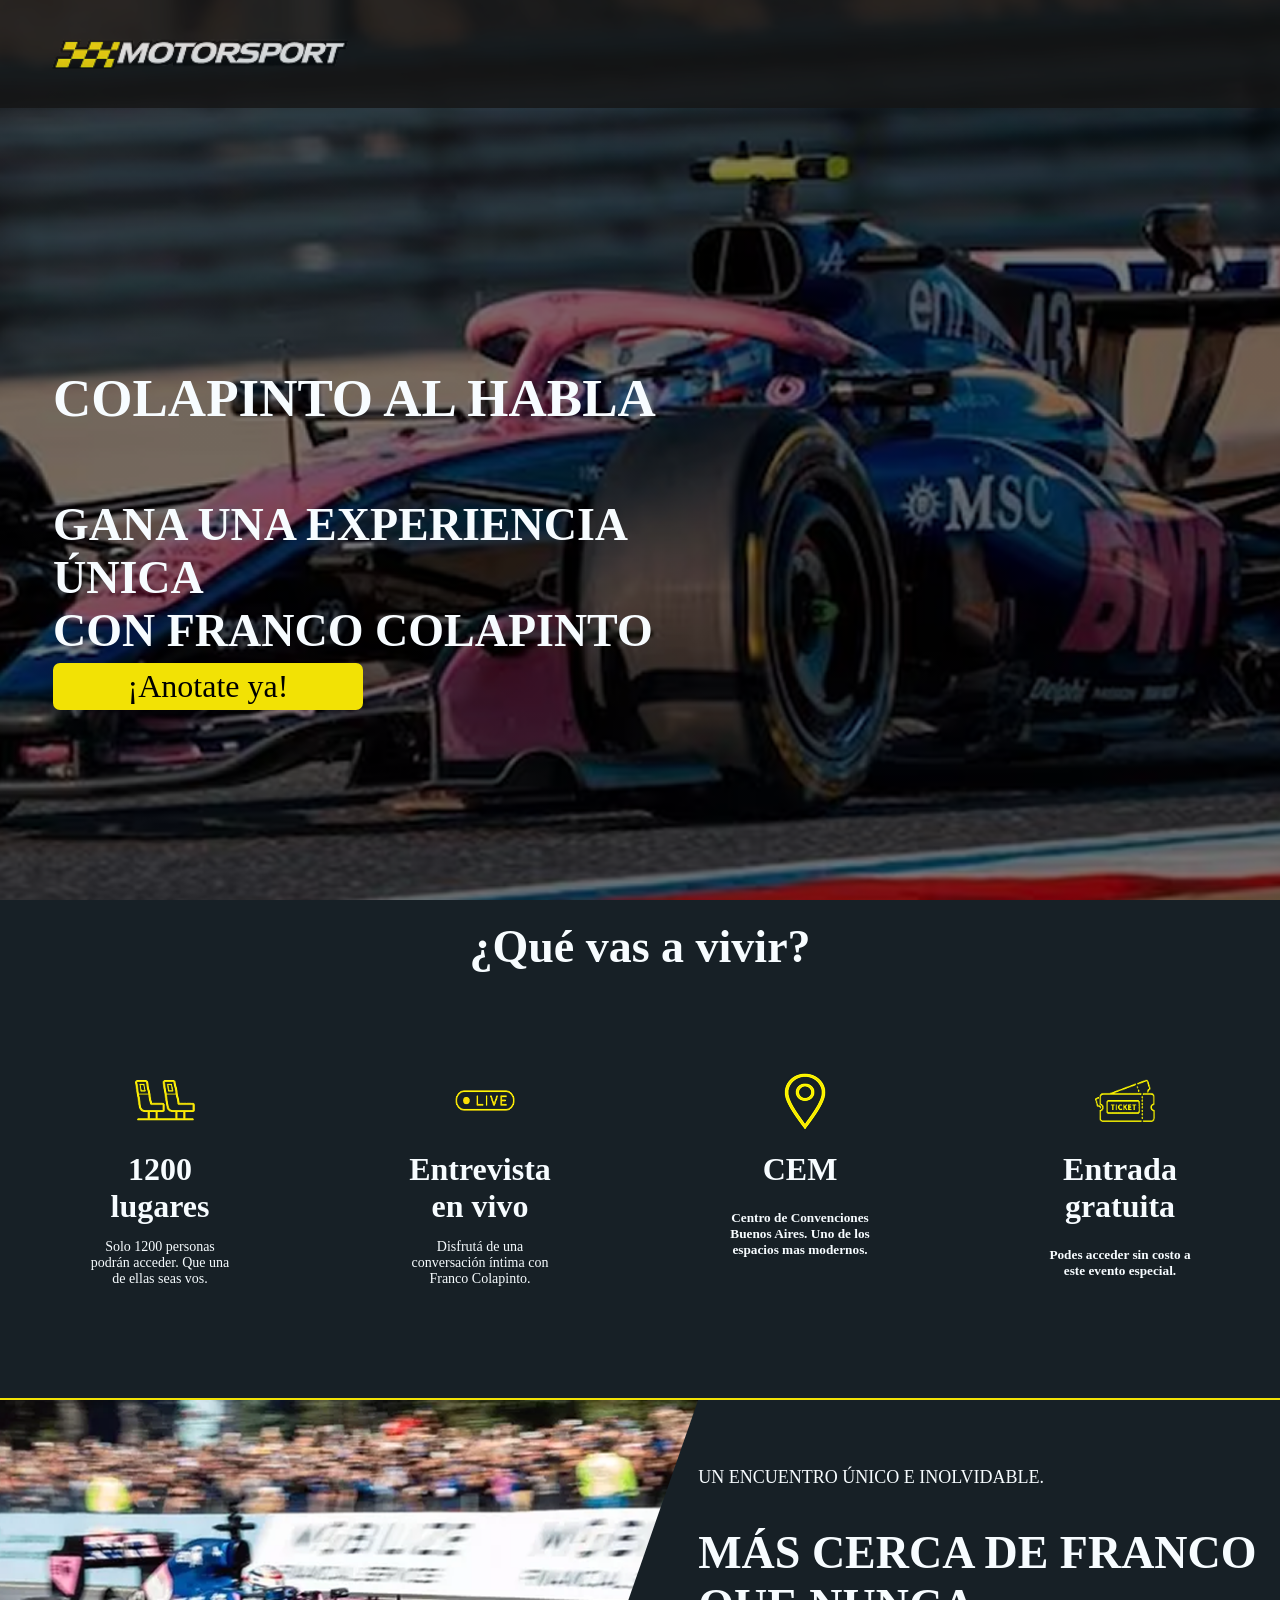
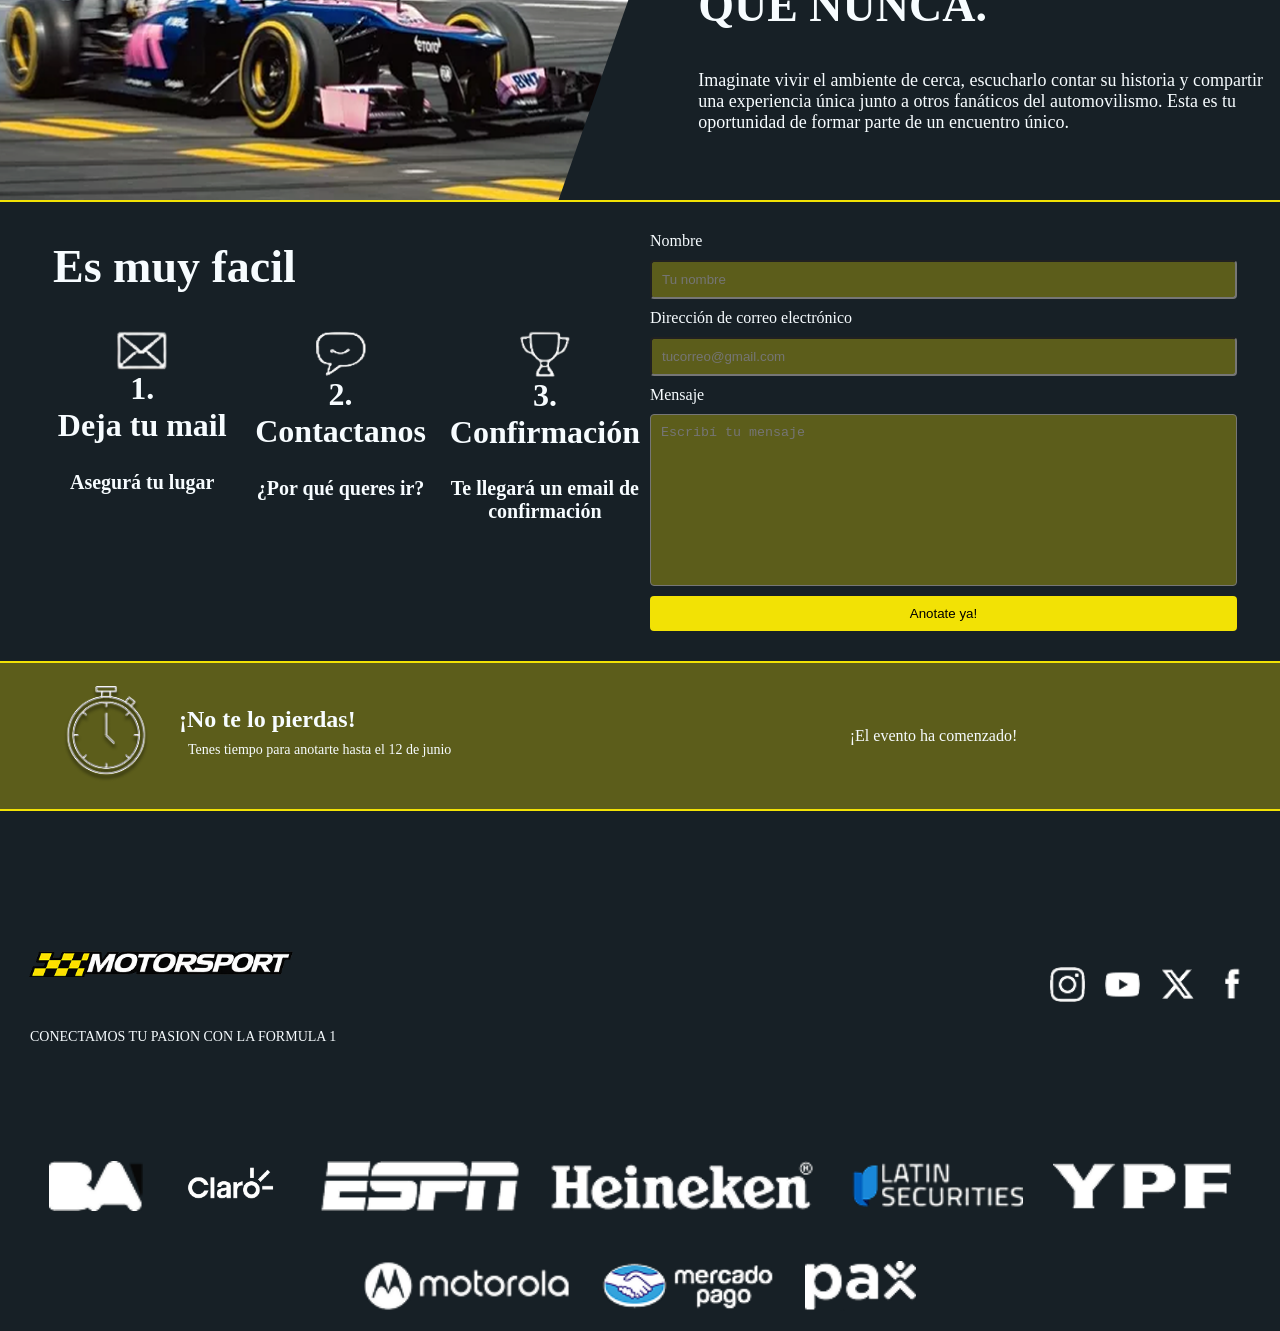
==== commit c3998f9b: "Mas cosas" ====
--- a/index.html
+++ b/index.html
@@ -9,10 +9,10 @@
 </head>
 
 <body>
-    <div class="todo">
+
         <section id="fondo-nav-head">
             <section class="barra-nav">
-                <img src="img/logo-nav.png" alt="logo motorsport"  class="logo">
+                <img src="img/logo-nav.png" alt="logo motorsport"  class="logo" id="logo-header">
             </section>
             <section class="header">
                 <section class="titulo-subtitulo">
@@ -38,7 +38,7 @@
                     </div>
                     <div class="texto-bullet-1">
                         <h3>1200 lugares</h3>
-                        <h5>Solo 1200 personas podrán acceder. Que una de ellas seas vos.</h4>
+                        <p>Solo 1200 personas podrán acceder. Que una de ellas seas vos.</p>
                     </div>
                 </div>
                 <div class="bullet-hijo">
@@ -82,7 +82,8 @@
                     <div class="bullets-pasos">
                         <div class=bul2>
                             <img src="img/bullet2-1.png" alt="">
-                            <h3>1. Deja tu mail</h3>
+                            <h3>1.</h3>
+                             <h3> Deja tu mail</h3>
                             <h4>Asegurá tu lugar </h4>
                         </div>
                         <div class=bul2>
@@ -111,9 +112,9 @@
                     <input type="submit" id="submit" value="Anotate ya!">
                 </form>
                 <section class="feedback oculto" id="feedback">
-                    <p>!Gracias <span id="nombre-placeholder">NOMBRE</span> tu mensaje "<span
-                            id="mensaje-placeholder">MENSAJE</span>" ha sido enviado. Te contactaremos a <span
-                            id="email-placeholder">EMAIL</span></p>
+                    <h3>¡Muchas gracias<span id="nombre-placeholder">NOMBRE</span>! <br> Tu mensaje "<span
+                            id="mensaje-placeholder">MENSAJE</span>" ha sido enviado. <br> Te contactaremos a <span
+                            id="email-placeholder">EMAIL</span></h3>
                 </section>
 
 
@@ -182,7 +183,6 @@
                 <img src="img/PAX.png" alt="PAX">
             </div>
         </footer>
-    </div>
 
     <script src="script.js"></script>
 </body>
--- a/estilos.css
+++ b/estilos.css
@@ -26,9 +26,14 @@
 
 .logo {
     scale: 0.5;  
-    transform-origin: left center;
+    transform-origin: -55px;
     padding: 25px 30px 25px 53px;
 }
+
+#logo-header {
+    margin-left: 53px;
+}
+   
 
 #fondo-nav-head {
     background:
@@ -84,7 +89,6 @@
     color: #f7fcff;
     width: 100%;
     height: 100%;
-
 }
 
 
@@ -191,18 +195,20 @@
     display: flex;
     flex-direction: row;
     align-content: end;
+    gap: 20px;
 
 }
 .bul2{
+    margin: ;
     width: 100%;
     align-items: center;
     text-align: center;
     display: flex;
     flex-direction: column;
 }
-.bul2 h1 {
-    padding: 0;
-    margin: 0;
+.bul2 h3 {
+    padding: 0px;
+    margin: 0px;
 }
 .bullets-pasos img{
     width: 50px;
@@ -250,10 +256,12 @@
 
 
 .feedback {
+    width: 100%;
+    height: 100%;
     color: #f7fcff;
     background-color: #172026;
     border: #F2E205 2px solid;
-  
+    text-align: center;
     margin-top: 20px;    
 }
 .oculto {
@@ -369,6 +377,7 @@
 @media (max-width: 600px) {
 
 
+
     h1 {
     font-size: 32x;
 }
@@ -390,13 +399,13 @@
 }
 
     .header {
-        grid-template-columns: 1fr;
-        text-align: center;
-        padding: 10px;
+        display: flex;
+        padding: 0px;
+        margin-left: 10px;
     }
     .bullets-1 {
         padding: 0;
-        width: 100%;
+        width: 95%;
         display: flex;
         overflow-x: auto;
         scroll-snap-type: x mandatory;
@@ -406,6 +415,8 @@
     .bullet-hijo {
         width: 200px;
         flex-shrink: 0;
+        padding-top:20px;
+        gap: 20px;
     }
 
     .img-contenido {
@@ -419,18 +430,33 @@
         width: 100%;
     }
     .contenido {
-        width: 80%;
-       
+       width: 80%;
+       padding: 10px;
+       text-align: left;
     }
 
     .bullets-2-form {
-        padding: 0;
+        padding: 10px;
         display: flex;
         flex-direction: column;
-    }
+       
+        gap: 40px;
+        padding: 10px;
+    }
+    .bul2 {
+        padding: 20px 10px 20px 10px;
+        width: 400px;
+    }
+    .bullets-pasos {
+        overflow-x: auto;
+        scroll-snap-type: x mandatory;
+    }
+
 
     .form-contenedor {
-        margin: 10px;
+         width: 100%;
+        padding-left: 10px;
+        padding-right: 10px;
     }
     form {
         margin: 0;
@@ -452,16 +478,25 @@
        padding: 10px;
     }
     .imagen-diagonal img{
+        
         height: 100%;
         clip-path: none;
     }
 
+    .cont-footer{
+        justify-content: center;
+        width: 375px;
+        box-sizing: border-box;
+        padding-left: 0;
+    }
 
     .footer-grilla{
     grid-template-columns: 1fr;
+    text-align: center;
     }
     .redes {
-        justify-content: center;
+       justify-content: center;
+       height: auto;
     }   
 
     .patrocinadores {
@@ -471,13 +506,12 @@
         flex-wrap: nowrap;
         overflow-x: auto;
         scroll-snap-type: x mandatory;
-
-        
     }
     .patrocinadores img {
-        width: auto;
         height: 25px;
         flex-shrink: 0;
         scroll-snap-align: center;
     }
+
+   
 }
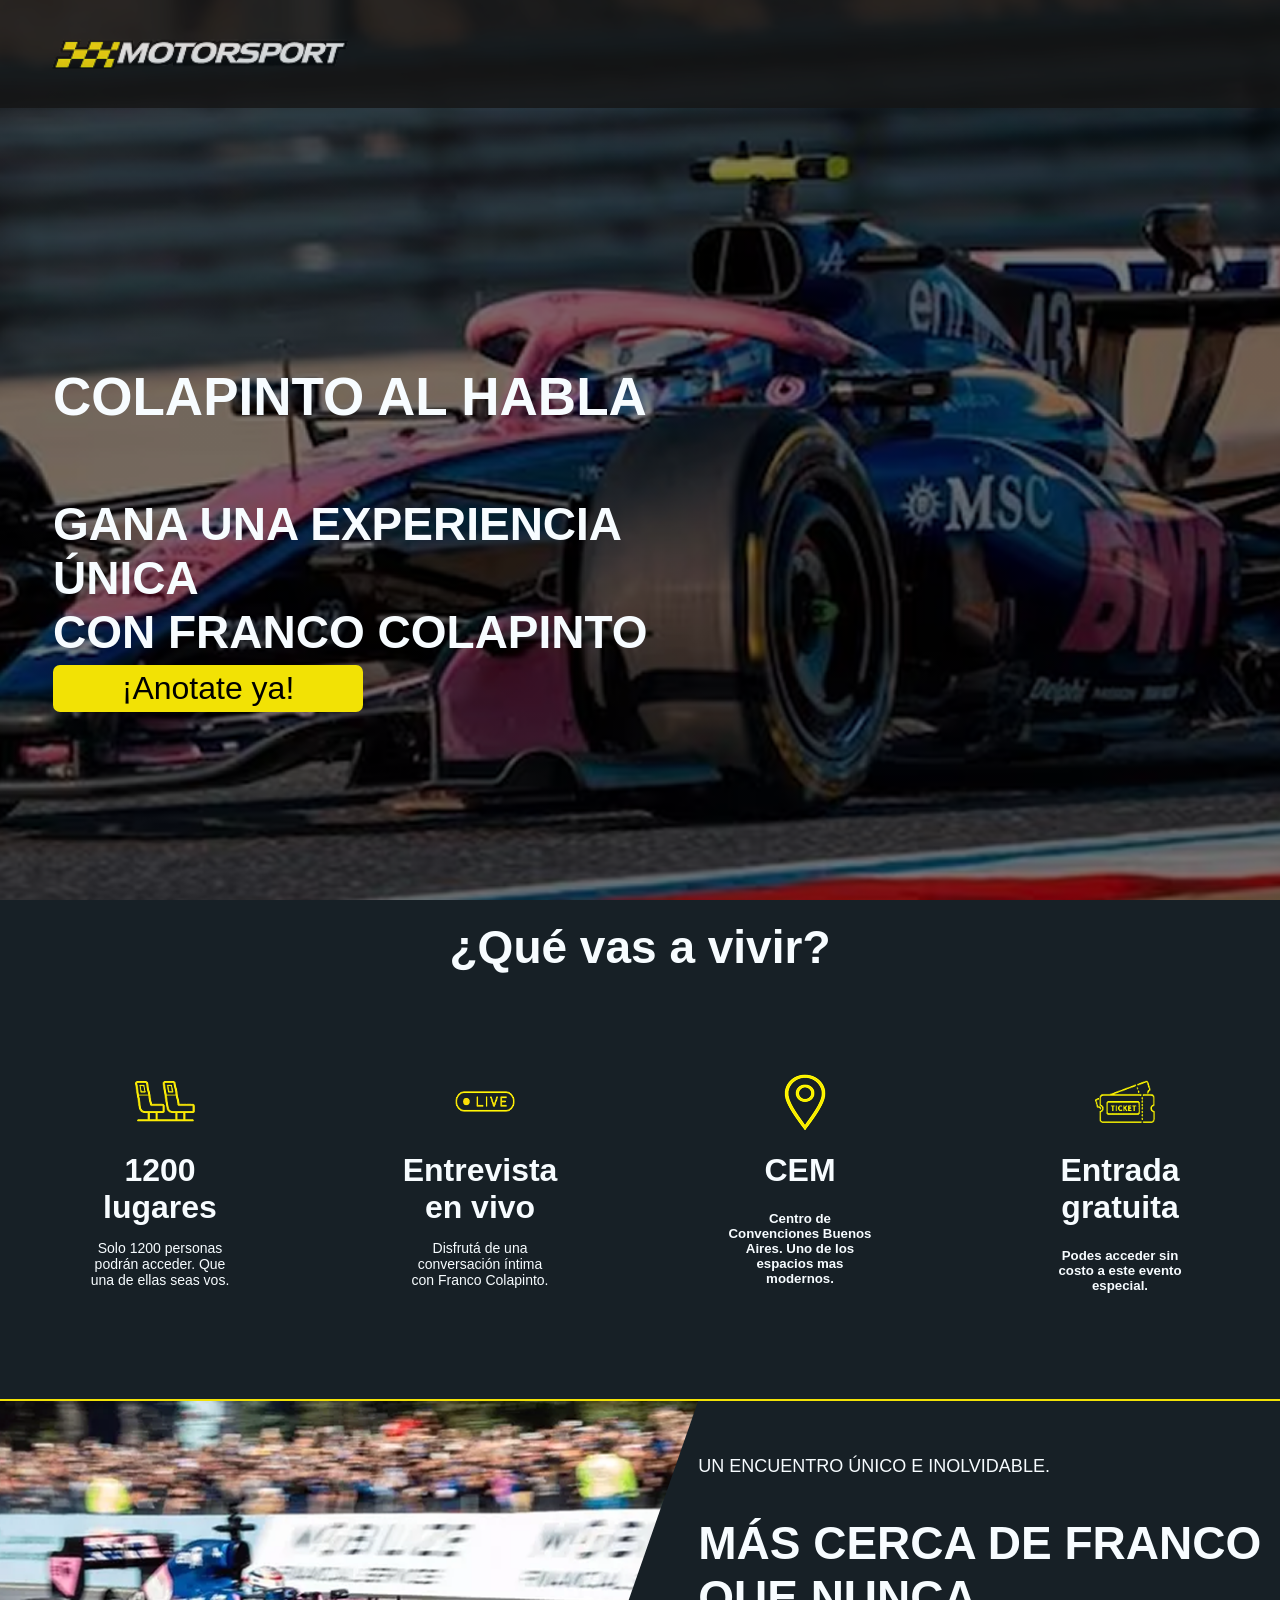
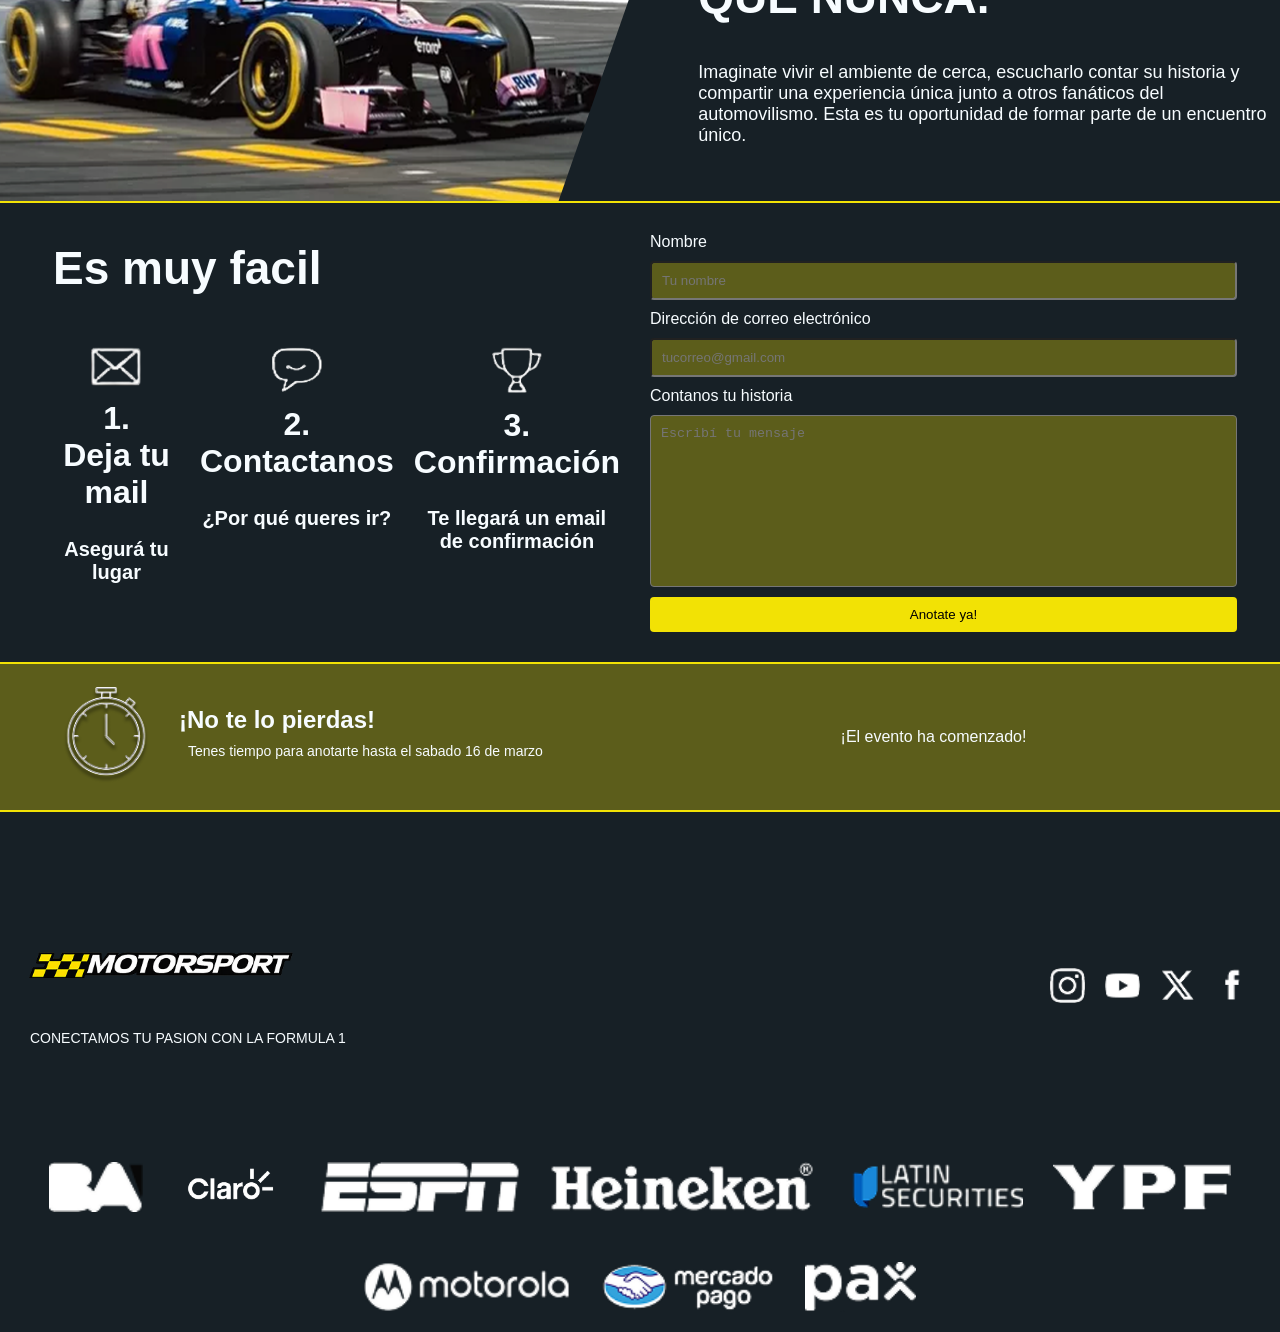
==== commit 02a5e68c: "todo todito" ====
--- a/index.html
+++ b/index.html
@@ -4,12 +4,11 @@
 <head>
     <meta charset="UTF-8">
     <meta name="viewport" content="width=device-width, initial-scale=1.0">
-    <title>Document</title>
+    <title>Motorsport</title>
     <link rel="stylesheet" href="estilos.css">
 </head>
 
 <body>
-
         <section id="fondo-nav-head">
             <section class="barra-nav">
                 <img src="img/logo-nav.png" alt="logo motorsport"  class="logo" id="logo-header">
@@ -88,12 +87,14 @@
                         </div>
                         <div class=bul2>
                             <img src="img/bullet2-2.png" alt="">
-                            <h3>2. Contactanos</h3>
+                            <h3>2.</h3>
+                            <h3>Contactanos</h3>
                             <h4>¿Por qué queres ir?</h4>
                         </div>
                         <div class=bul2>
                             <img src="img/bullet2-3.png" alt="">
-                            <h3>3. Confirmación</h3>
+                            <h3>3.</h3>
+                             <h3>Confirmación</h3>
                             <h4>Te llegará un email de confirmación</h4>
                         </div>
                     </div>
@@ -106,7 +107,7 @@
                     <input type="text" name="nombre" id="nombre" placeholder="Tu nombre" required>
                     <label for="email">Dirección de correo electrónico</label>
                     <input type="email" name="email" id="email" placeholder="tucorreo@gmail.com" required>
-                    <label for="mensaje">Mensaje</label>
+                    <label for="mensaje">Contanos tu historia</label>
                     <textarea name="mensaje" id="mensaje" cols="60" rows="10"
                         placeholder="Escribí tu mensaje"></textarea>
                     <input type="submit" id="submit" value="Anotate ya!">
@@ -128,7 +129,7 @@
                 </div>
                 <div class="txt-contador">
                     <h3>¡No te lo pierdas!</h3>
-                    <p>Tenes tiempo para anotarte hasta el 12 de junio</p>
+                    <p>Tenes tiempo para anotarte hasta el sabado 16 de marzo</p>
                 </div>
             </section>
             <section class="contador">
--- a/estilos.css
+++ b/estilos.css
@@ -1,6 +1,8 @@
 body {
     margin: 0;
-}
+    font-family: "Eras Bold ITC", sans-serif;
+}
+
 
 
 
@@ -172,7 +174,7 @@
     display: flex;
     flex-direction: column;
     justify-content: center;
-    padding-right: 53px;
+    padding-right: 0px;
 }
 .contenido p {
     padding: 0px;
@@ -196,7 +198,10 @@
     flex-direction: row;
     align-content: end;
     gap: 20px;
-
+    padding-right: 20px;
+}
+.bullets-pasos h3{
+    margin: 10px;
 }
 .bul2{
     margin: ;
@@ -209,6 +214,10 @@
 .bul2 h3 {
     padding: 0px;
     margin: 0px;
+}
+.bul2 img {
+    margin-top: 20px;
+    margin: 14px;
 }
 .bullets-pasos img{
     width: 50px;
@@ -253,6 +262,9 @@
     border-radius: 4px;
     cursor: pointer;
 }
+#feedback-amarillo {
+    color: #F2E205;
+}
 
 
 .feedback {
@@ -286,6 +298,7 @@
     display: flex;
     align-items: center;
     padding-left: 53px;  
+    padding-right: 53px; 
 }
 .cont-contador img{
     width: 86px;
@@ -375,9 +388,9 @@
 }
 
 @media (max-width: 600px) {
-
-
-
+body {
+    width: 376px;
+};
     h1 {
     font-size: 32x;
 }
@@ -397,11 +410,20 @@
 p {
     font-size: 14px;
 }
+    .logo {
+        padding-right: 20px;
+         transform-origin: 29px;
+    }
+    
 
     .header {
         display: flex;
         padding: 0px;
         margin-left: 10px;
+        margin-right: 0px;
+    }
+    .titulo-subtitulo {
+        margin-right: 0px;
     }
     .bullets-1 {
         padding: 0;
@@ -411,12 +433,14 @@
         scroll-snap-type: x mandatory;
         gap: 16px;
         padding: 10px;
+        margin-right: 0px;
     }
     .bullet-hijo {
         width: 200px;
         flex-shrink: 0;
         padding-top:20px;
         gap: 20px;
+
     }
 
     .img-contenido {
@@ -424,15 +448,17 @@
      flex-direction: column;
      width: 100%;   
      height: auto;
+      margin-right: 0px;
     }
 
     .imagen {
         width: 100%;
     }
     .contenido {
-       width: 80%;
+       width: 100%;
        padding: 10px;
        text-align: left;
+       margin: 0px;
     }
 
     .bullets-2-form {
@@ -442,11 +468,17 @@
        
         gap: 40px;
         padding: 10px;
+        margin: 0px;
     }
     .bul2 {
         padding: 20px 10px 20px 10px;
         width: 400px;
-    }
+        margin: 0px;
+    }
+    .bul2 img{
+        margin: 0px;
+    }
+
     .bullets-pasos {
         overflow-x: auto;
         scroll-snap-type: x mandatory;
@@ -471,7 +503,11 @@
         border-top: #F2E205 2px solid;
     }
     .cont-contador {
+        padding: 0px;
+        text-align: left;
         border: none;
+
+
     }
     .contador {
        border-top: none;
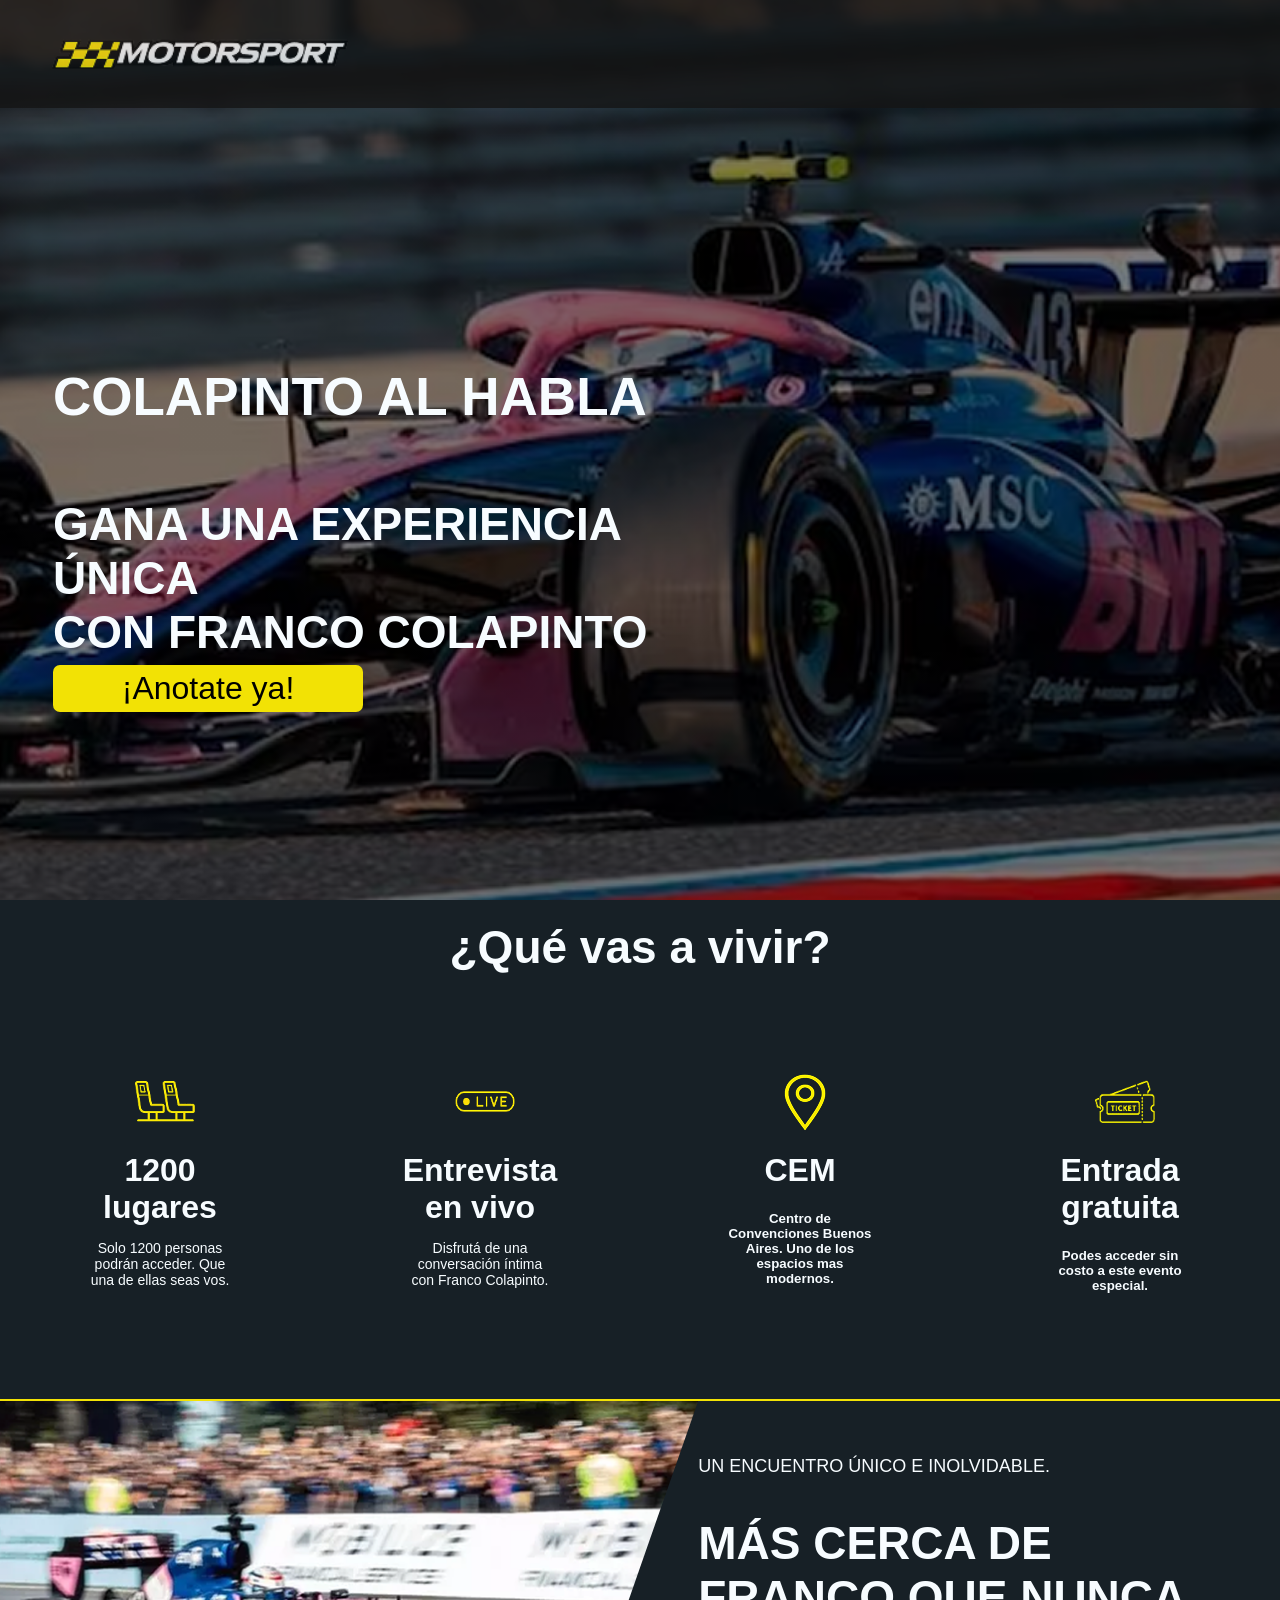
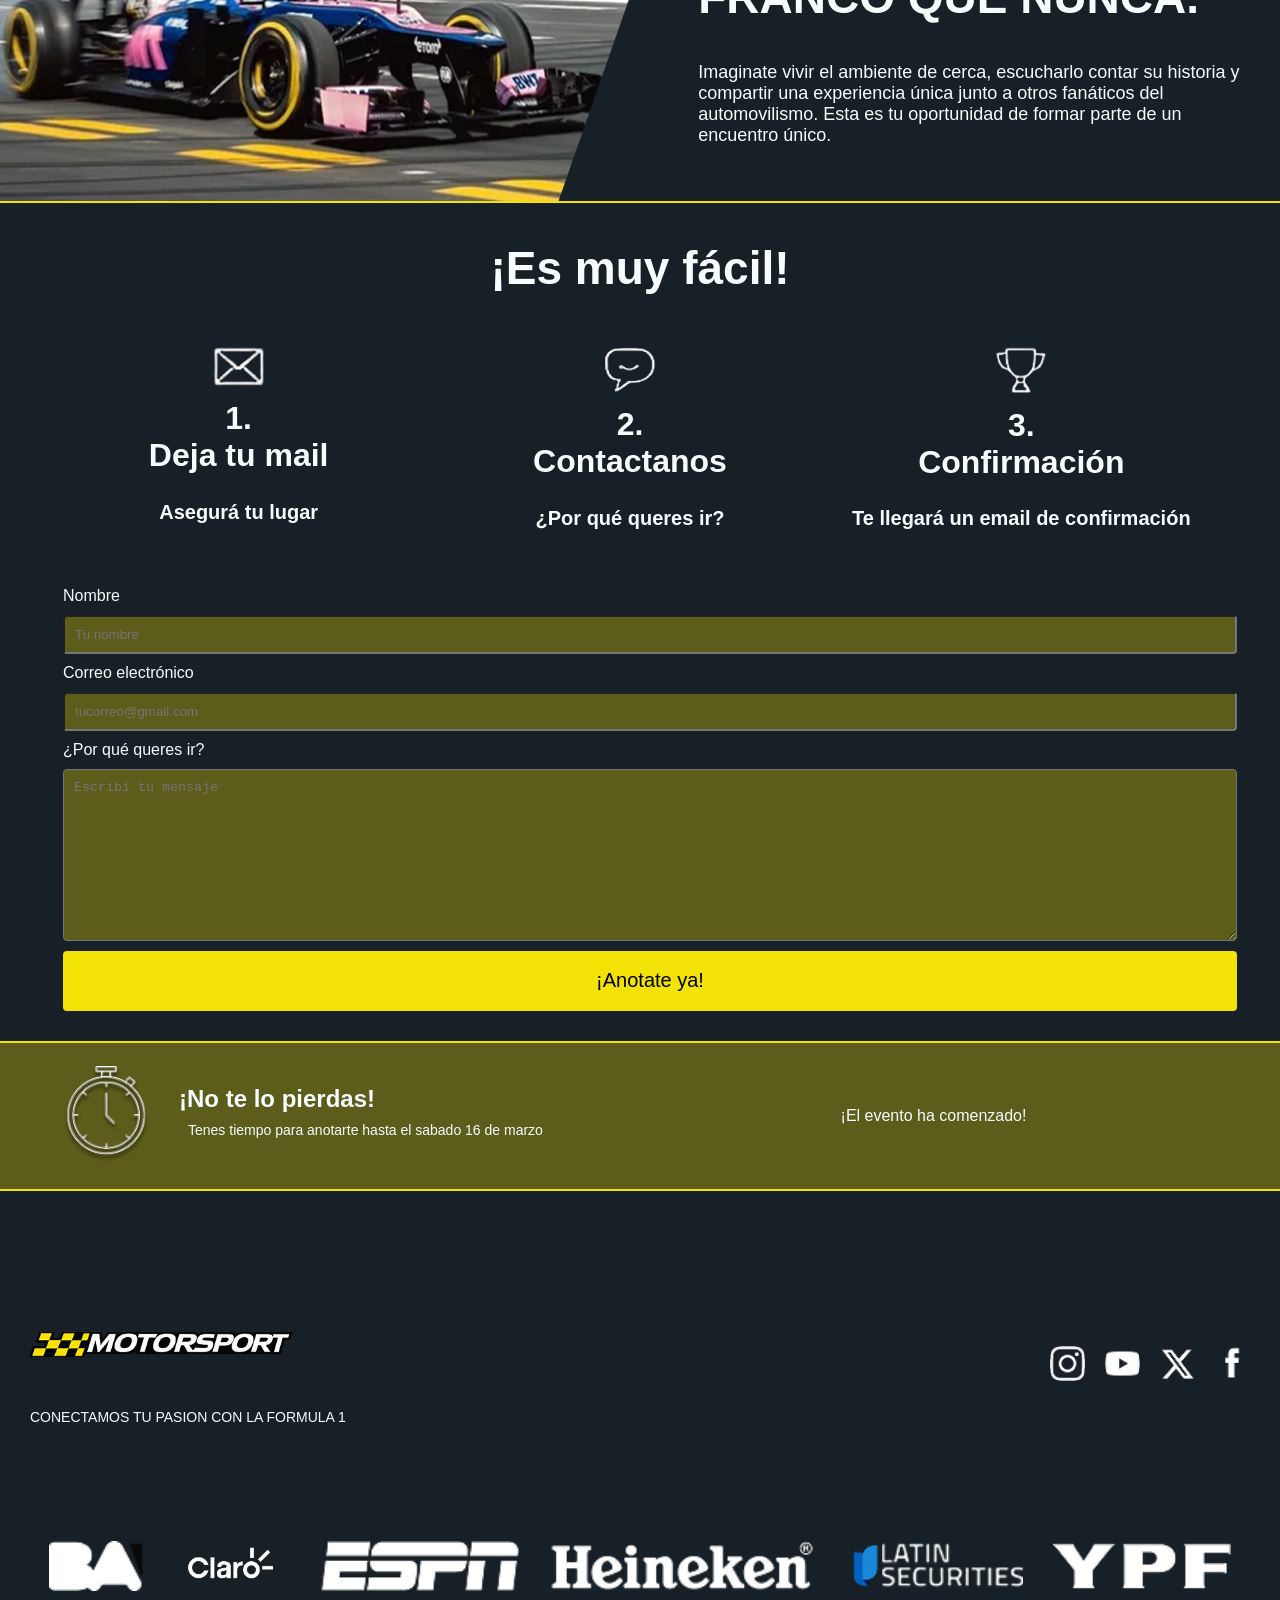
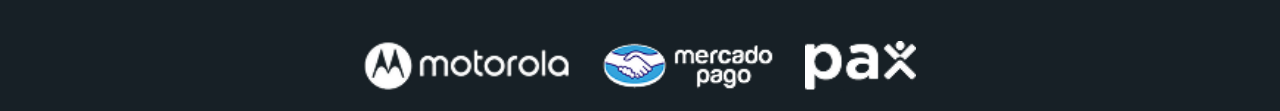
==== commit bedd7d3e: "Arregle el problema de formato del mobile" ====
--- a/index.html
+++ b/index.html
@@ -76,7 +76,7 @@
         </section>
         <section class="bullets-2-form">
             <section class="cont">
-                <h2>Es muy facil</h2>
+                <h2 id="titulo-pasos">¡Es muy fácil!</h2>
                 <div class="bullets-form">
                     <div class="bullets-pasos">
                         <div class=bul2>
@@ -105,15 +105,15 @@
                 <form action="" id="formulario">
                     <label for="nombre">Nombre</label>
                     <input type="text" name="nombre" id="nombre" placeholder="Tu nombre" required>
-                    <label for="email">Dirección de correo electrónico</label>
+                    <label for="email">Correo electrónico</label>
                     <input type="email" name="email" id="email" placeholder="tucorreo@gmail.com" required>
-                    <label for="mensaje">Contanos tu historia</label>
+                    <label for="mensaje">¿Por qué queres ir?</label>
                     <textarea name="mensaje" id="mensaje" cols="60" rows="10"
-                        placeholder="Escribí tu mensaje"></textarea>
-                    <input type="submit" id="submit" value="Anotate ya!">
+                        placeholder="Escribí tu mensaje" required></textarea>
+                    <input type="submit" id="submit" value="¡Anotate ya!">
                 </form>
                 <section class="feedback oculto" id="feedback">
-                    <h3>¡Muchas gracias<span id="nombre-placeholder">NOMBRE</span>! <br> Tu mensaje "<span
+                    <h3>¡Muchas gracias <span id="nombre-placeholder">NOMBRE</span>! <br> Tu mensaje "<span
                             id="mensaje-placeholder">MENSAJE</span>" ha sido enviado. <br> Te contactaremos a <span
                             id="email-placeholder">EMAIL</span></h3>
                 </section>
@@ -134,7 +134,7 @@
             </section>
             <section class="contador">
                 <div>
-                    <span id="dias">5</span>
+                    <span id="dias">00</span>
                     <p>Dias</p>
                 </div>
                 <span class="separador">:</span>
--- a/estilos.css
+++ b/estilos.css
@@ -27,7 +27,7 @@
 }
 
 .logo {
-    scale: 0.5;  
+    scale: 0.5;
     transform-origin: -55px;
     padding: 25px 30px 25px 53px;
 }
@@ -35,16 +35,16 @@
 #logo-header {
     margin-left: 53px;
 }
-   
+
 
 #fondo-nav-head {
     background:
-    linear-gradient(rgba(0,0,0,0.5), rgba(0,0,0,0.5)),
-     url(img/img-ban.png);
+        linear-gradient(rgba(0, 0, 0, 0.5), rgba(0, 0, 0, 0.5)),
+        url(img/img-ban.png);
     background-size: cover;
     background-repeat: no-repeat;
     background-position: center;
- 
+
 }
 
 .barra-nav {
@@ -63,10 +63,12 @@
     grid-template-columns: 1fr 1fr;
     justify-content: left;
 }
-#subtitulo h2{
+
+#subtitulo h2 {
     padding: 0px;
     margin: 0px;
 }
+
 .CTA {
     width: 300px;
     text-align: center;
@@ -77,6 +79,7 @@
     border-radius: 7px;
     border: none;
 }
+
 .CTA a {
     color: black;
     text-decoration: none;
@@ -107,6 +110,7 @@
     align-items: center;
     justify-content: space-around;
 }
+
 .bullets-1 h3 {
     padding: 0px;
     margin: 0px;
@@ -122,13 +126,13 @@
 }
 
 .bullet-hijo {
-   text-align: center;
-   color: #f7fcff;
-   display: flex;
-   flex-direction: column;
-   align-items: center;
-   width: 150px;
-   height: 250px;
+    text-align: center;
+    color: #f7fcff;
+    display: flex;
+    flex-direction: column;
+    align-items: center;
+    width: 150px;
+    height: 250px;
 }
 
 .bullet-hijo img {
@@ -161,6 +165,7 @@
 .imagen-diagonal {
     overflow: hidden;
 }
+
 .imagen-diagonal img {
     width: 100%;
     height: 100%;
@@ -170,12 +175,13 @@
 
 .contenido {
     background-color: #172026;
-    width: 100%;
+    width: 95%;
     display: flex;
     flex-direction: column;
     justify-content: center;
     padding-right: 0px;
 }
+
 .contenido p {
     padding: 0px;
     margin: 0px;
@@ -184,12 +190,17 @@
 
 .bullets-2-form {
     padding-left: 53px;
-    padding-right: 53px ;
+    padding-right: 53px;
     color: #f7fcff;
     background-color: #172026;
     display: grid;
-    grid-template-columns: 1fr 1fr;
+    grid-template-columns: 1fr;
     gap: 0px;
+}
+
+#titulo-pasos {
+    display: flex;
+    justify-content: center;
 }
 
 
@@ -200,29 +211,34 @@
     gap: 20px;
     padding-right: 20px;
 }
-.bullets-pasos h3{
+
+.bullets-pasos h3 {
     margin: 10px;
 }
-.bul2{
-    margin: ;
+
+.bul2 {
     width: 100%;
     align-items: center;
     text-align: center;
     display: flex;
     flex-direction: column;
 }
+
 .bul2 h3 {
     padding: 0px;
     margin: 0px;
 }
+
 .bul2 img {
     margin-top: 20px;
     margin: 14px;
 }
-.bullets-pasos img{
+
+.bullets-pasos img {
     width: 50px;
     height: auto;
 }
+
 .form-contenedor {
     box-sizing: border-box;
     width: 100%;
@@ -232,22 +248,23 @@
     padding-top: 20px;
     padding-bottom: 20px;
 }
+
 textarea {
     background-color: #F2E20550;
     color: #f7fcff;
     padding: 10px;
     outline: none;
     border-radius: 4px;
-    resize: none;
 }
 
 form {
     width: 100%;
-    margin: 10px 35px 10px 10px ;
+    margin: 10px 35px 10px 10px;
     display: flex;
     flex-direction: column;
     gap: 10px;
 }
+
 input {
     background-color: #F2E20550;
     color: #f7fcff;
@@ -255,33 +272,39 @@
     outline: none;
     border-radius: 4px;
 }
+
 input[type="submit"] {
+    font-size: 20px;
+    height: 60px;
     background-color: #F2E205;
     color: black;
     border: none;
     border-radius: 4px;
     cursor: pointer;
 }
+
 #feedback-amarillo {
     color: #F2E205;
 }
 
 
 .feedback {
+
     width: 100%;
     height: 100%;
     color: #f7fcff;
     background-color: #172026;
     border: #F2E205 2px solid;
     text-align: center;
-    margin-top: 20px;    
-}
+    margin-top: 20px;
+}
+
 .oculto {
     display: none;
 }
 
 
-.cont-contador-padre{
+.cont-contador-padre {
     color: #f7fcff;
     background-color: #172026;
     height: 150px;
@@ -289,35 +312,40 @@
     display: grid;
     grid-template-columns: 1fr 1fr;
     justify-content: center;
-   
-}
+
+}
+
 .cont-contador {
     border-top: #F2E205 2px solid;
     border-bottom: #F2E205 2px solid;
     background-color: #F2E20550;
     display: flex;
     align-items: center;
-    padding-left: 53px;  
-    padding-right: 53px; 
-}
-.cont-contador img{
+    padding-left: 53px;
+    padding-right: 53px;
+}
+
+.cont-contador img {
     width: 86px;
     height: 96px;
     margin: 0;
     padding: 10px;
 }
+
 .txt-contador {
     padding-left: 20px;
     display: flex;
     flex-direction: column;
     justify-content: center;
 }
+
 .txt-contador h3 {
     margin: 0;
     padding: 0;
     font-size: 24px;
     font-weight: bold;
 }
+
 .txt-contador p {
     margin: 0;
     padding: 9px;
@@ -333,17 +361,20 @@
     text-align: center;
     padding-right: 53px;
 }
+
 .separador {
     font-size: 30px;
 }
+
 .contador p {
     margin: 0;
     font-size: large;
     font-weight: bold;
 }
+
 .contador div span {
-   font-size: 25px;
-   font-weight: bold;
+    font-size: 25px;
+    font-weight: bold;
 }
 
 
@@ -352,26 +383,30 @@
     background-color: #172026;
     height: 350px;
     display: grid;
-    grid-template-columns: 1fr  1fr;
+    grid-template-columns: 1fr 1fr;
     align-items: center;
     width: 100%;
 }
+
 .cont-footer {
     display: flex;
     flex-direction: column;
     padding-left: 30px;
 }
+
 .redes {
     display: flex;
     gap: 20px;
     justify-content: flex-end;
     padding: 30px;
 }
+
 .redes img {
     width: 35px;
     height: 35px;
     object-fit: contain;
 }
+
 .patrocinadores {
     background-color: #172026;
     display: flex;
@@ -380,7 +415,8 @@
     align-items: center;
     justify-content: center;
 }
-.patrocinadores img{
+
+.patrocinadores img {
     margin-bottom: 20px;
     box-sizing: border-box;
     height: 50px;
@@ -388,33 +424,38 @@
 }
 
 @media (max-width: 600px) {
-body {
-    width: 376px;
-};
+    body {
+        width: 100%;
+
+    }
+
+    ;
+
     h1 {
-    font-size: 32x;
-}
-
-h2 {
-    font-size: 24px;
-}
-
-h3 {
-    font-size: 20px;
-}
-
-h4 {
-    font-size: 18px;
-}
-
-p {
-    font-size: 14px;
-}
+        font-size: 32x;
+    }
+
+    h2 {
+        font-size: 24px;
+    }
+
+    h3 {
+        font-size: 20px;
+    }
+
+    h4 {
+        font-size: 18px;
+    }
+
+    p {
+        font-size: 14px;
+    }
+
     .logo {
         padding-right: 20px;
-         transform-origin: 29px;
-    }
-    
+        transform-origin: 29px;
+    }
+
 
     .header {
         display: flex;
@@ -422,9 +463,18 @@
         margin-left: 10px;
         margin-right: 0px;
     }
+
     .titulo-subtitulo {
+        display: flex;
+        flex-direction: column;
         margin-right: 0px;
     }
+
+    .CTA {
+        width: 95%;
+        padding: 10px 0px 10px 10px;        
+    }
+
     .bullets-1 {
         padding: 0;
         width: 95%;
@@ -435,47 +485,51 @@
         padding: 10px;
         margin-right: 0px;
     }
+
     .bullet-hijo {
         width: 200px;
         flex-shrink: 0;
-        padding-top:20px;
+        padding-top: 20px;
         gap: 20px;
 
     }
 
     .img-contenido {
-     display: flex;
-     flex-direction: column;
-     width: 100%;   
-     height: auto;
-      margin-right: 0px;
+        display: flex;
+        flex-direction: column;
+        width: 100%;
+        height: auto;
+        margin-right: 0px;
     }
 
     .imagen {
         width: 100%;
     }
+
     .contenido {
-       width: 100%;
-       padding: 10px;
-       text-align: left;
-       margin: 0px;
+        width: 100%;
+        padding: 10px;
+        text-align: left;
+        margin: 0px;
     }
 
     .bullets-2-form {
         padding: 10px;
         display: flex;
         flex-direction: column;
-       
+
         gap: 40px;
         padding: 10px;
         margin: 0px;
     }
+
     .bul2 {
         padding: 20px 10px 20px 10px;
         width: 400px;
         margin: 0px;
     }
-    .bul2 img{
+
+    .bul2 img {
         margin: 0px;
     }
 
@@ -486,14 +540,15 @@
 
 
     .form-contenedor {
-         width: 100%;
+        width: 100%;
         padding-left: 10px;
         padding-right: 10px;
     }
+
     form {
         margin: 0;
         padding: 0;
-    } 
+    }
 
     .cont-contador-padre {
         grid-template-columns: 1fr;
@@ -502,6 +557,7 @@
         margin: 0;
         border-top: #F2E205 2px solid;
     }
+
     .cont-contador {
         padding: 0px;
         text-align: left;
@@ -509,31 +565,34 @@
 
 
     }
+
     .contador {
-       border-top: none;
-       padding: 10px;
-    }
-    .imagen-diagonal img{
-        
+        border-top: none;
+        padding: 10px;
+    }
+
+    .imagen-diagonal img {
+
         height: 100%;
         clip-path: none;
     }
 
-    .cont-footer{
+    .cont-footer {
         justify-content: center;
         width: 375px;
         box-sizing: border-box;
         padding-left: 0;
     }
 
-    .footer-grilla{
-    grid-template-columns: 1fr;
-    text-align: center;
-    }
+    .footer-grilla {
+        grid-template-columns: 1fr;
+        text-align: center;
+    }
+
     .redes {
-       justify-content: center;
-       height: auto;
-    }   
+        justify-content: center;
+        height: auto;
+    }
 
     .patrocinadores {
         width: 100vw;
@@ -543,11 +602,12 @@
         overflow-x: auto;
         scroll-snap-type: x mandatory;
     }
+
     .patrocinadores img {
         height: 25px;
         flex-shrink: 0;
         scroll-snap-align: center;
     }
 
-   
+
 }
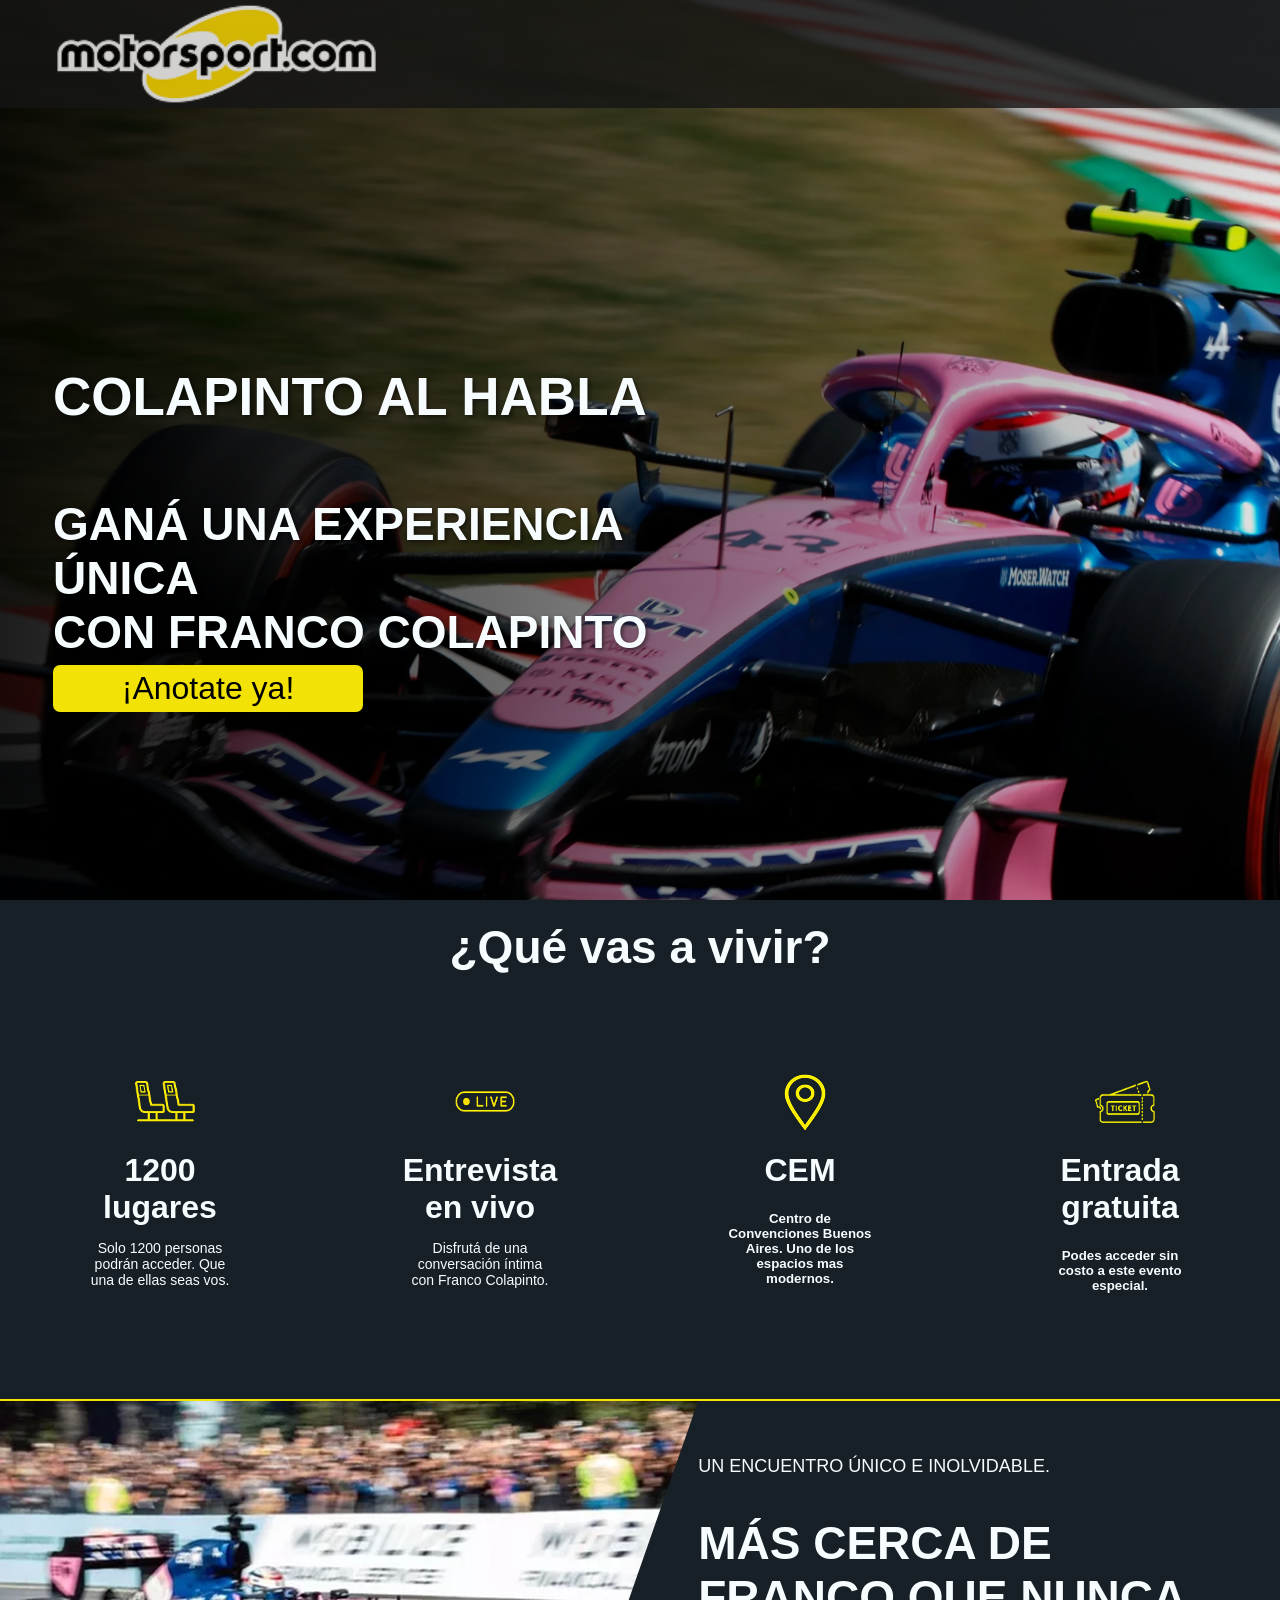
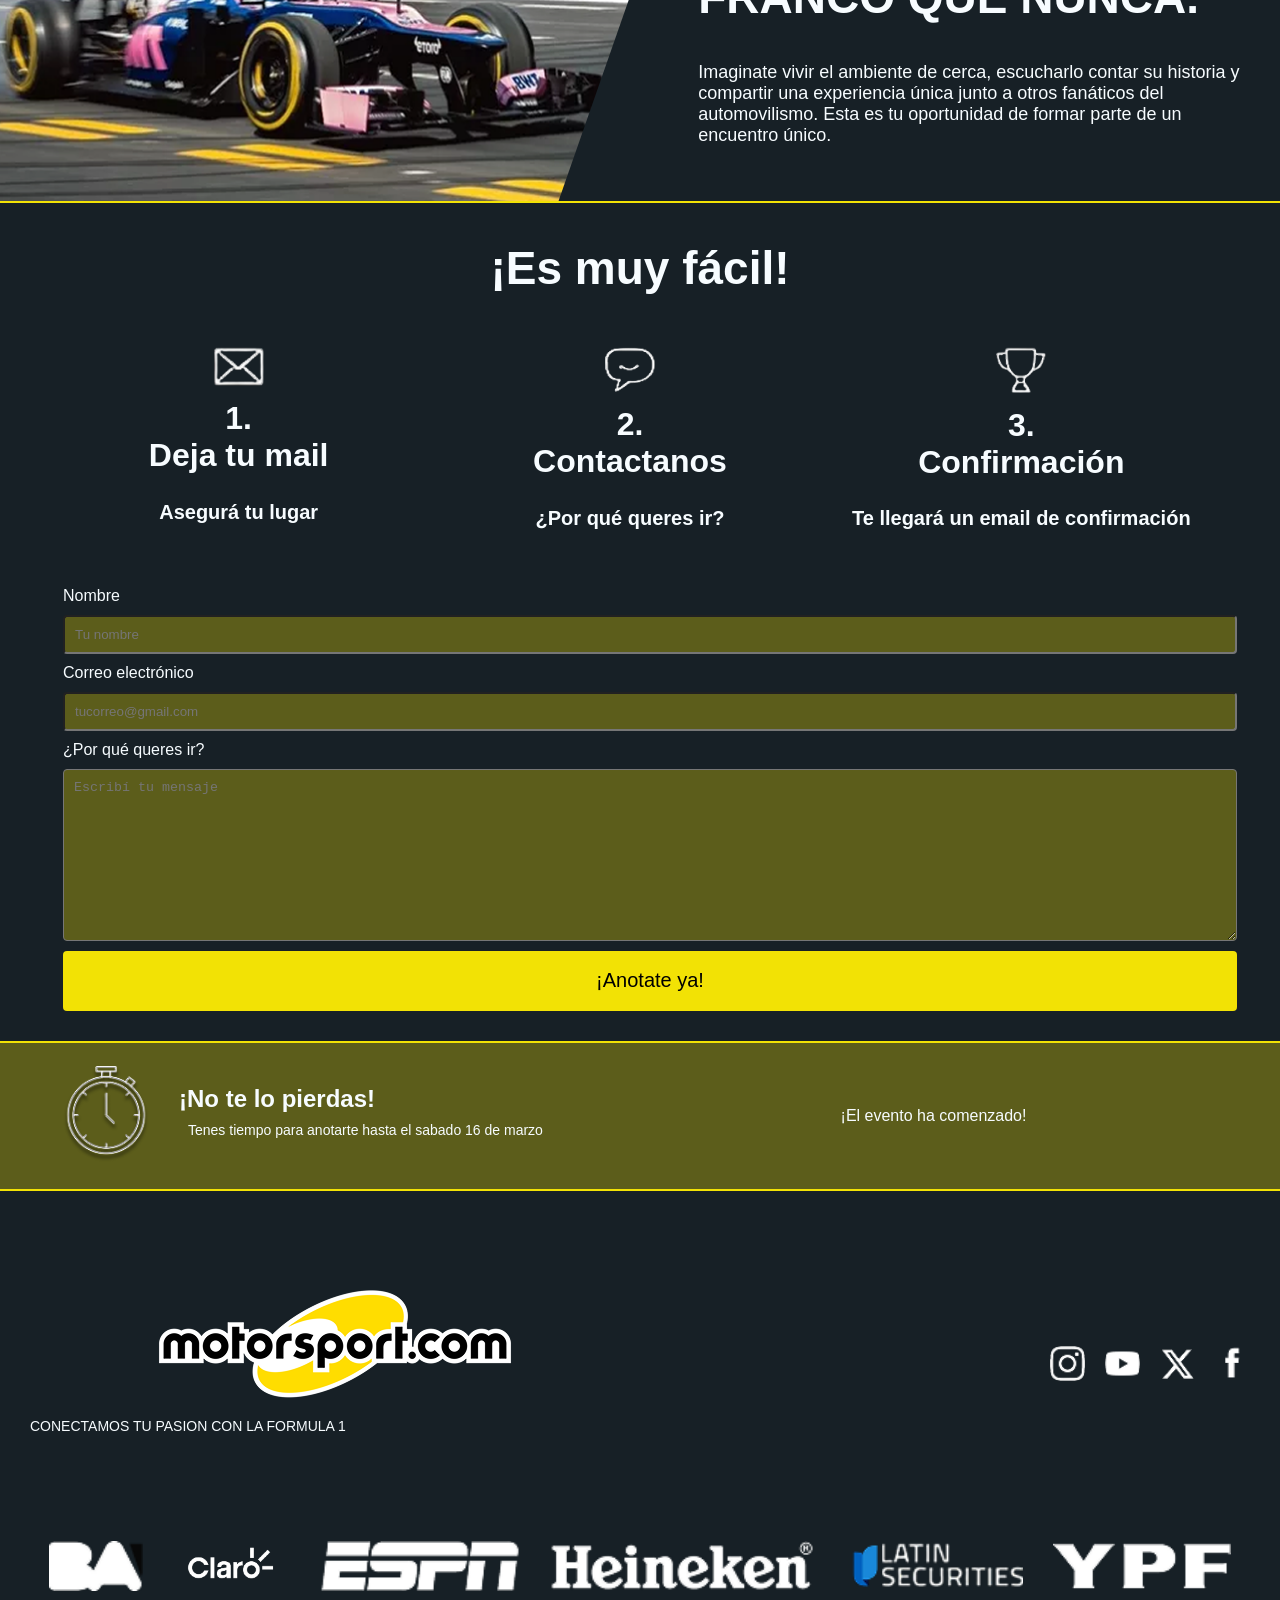
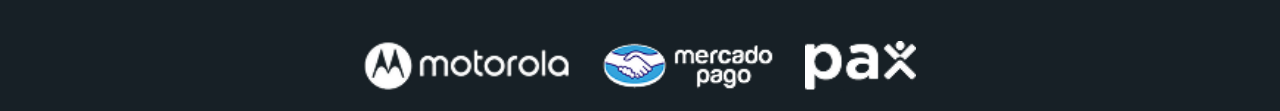
==== commit 2816c9fb: "Baner/logos" ====
--- a/index.html
+++ b/index.html
@@ -15,11 +15,11 @@
             </section>
             <section class="header">
                 <section class="titulo-subtitulo">
-                    <div>
+                    <div class="sombra">
                         <h1>COLAPINTO AL HABLA</h1>
                     </div>
-                    <div id="subtitulo">
-                        <h2> <b>GANA UNA EXPERIENCIA ÚNICA</b></h2>
+                    <div id="subtitulo" class="sombra">
+                        <h2> <b>GANÁ UNA EXPERIENCIA ÚNICA</b></h2>
                         <h2> <b>CON FRANCO COLAPINTO</b></h2>
                     </div>
                     <div class="CTA">
--- a/estilos.css
+++ b/estilos.css
@@ -27,9 +27,11 @@
 }
 
 .logo {
-    scale: 0.5;
-    transform-origin: -55px;
-    padding: 25px 30px 25px 53px;
+
+    display: block;
+    margin-left: auto;
+    margin-right: auto;
+    
 }
 
 #logo-header {
@@ -39,8 +41,8 @@
 
 #fondo-nav-head {
     background:
-        linear-gradient(rgba(0, 0, 0, 0.5), rgba(0, 0, 0, 0.5)),
-        url(img/img-ban.png);
+        linear-gradient(to right, #000000e2, #0000001d),
+        url("img/img-ban.png");
     background-size: cover;
     background-repeat: no-repeat;
     background-position: center;
@@ -86,6 +88,8 @@
 }
 
 
+
+
 .titulo-subtitulo {
     display: flex;
     flex-direction: column;
@@ -96,6 +100,9 @@
     height: 100%;
 }
 
+.sombra {
+    text-shadow: 2px 2px 4px rgba(0, 0, 0, 0.5);
+}
 
 .seccion-1 {
     color: #f7fcff;
@@ -452,8 +459,9 @@
     }
 
     .logo {
-        padding-right: 20px;
-        transform-origin: 29px;
+        margin-left: auto;
+        margin-right: auto;
+       
     }
 
 
@@ -472,7 +480,7 @@
 
     .CTA {
         width: 95%;
-        padding: 10px 0px 10px 10px;        
+        margin: 10px 0px 10px 10px;        
     }
 
     .bullets-1 {
